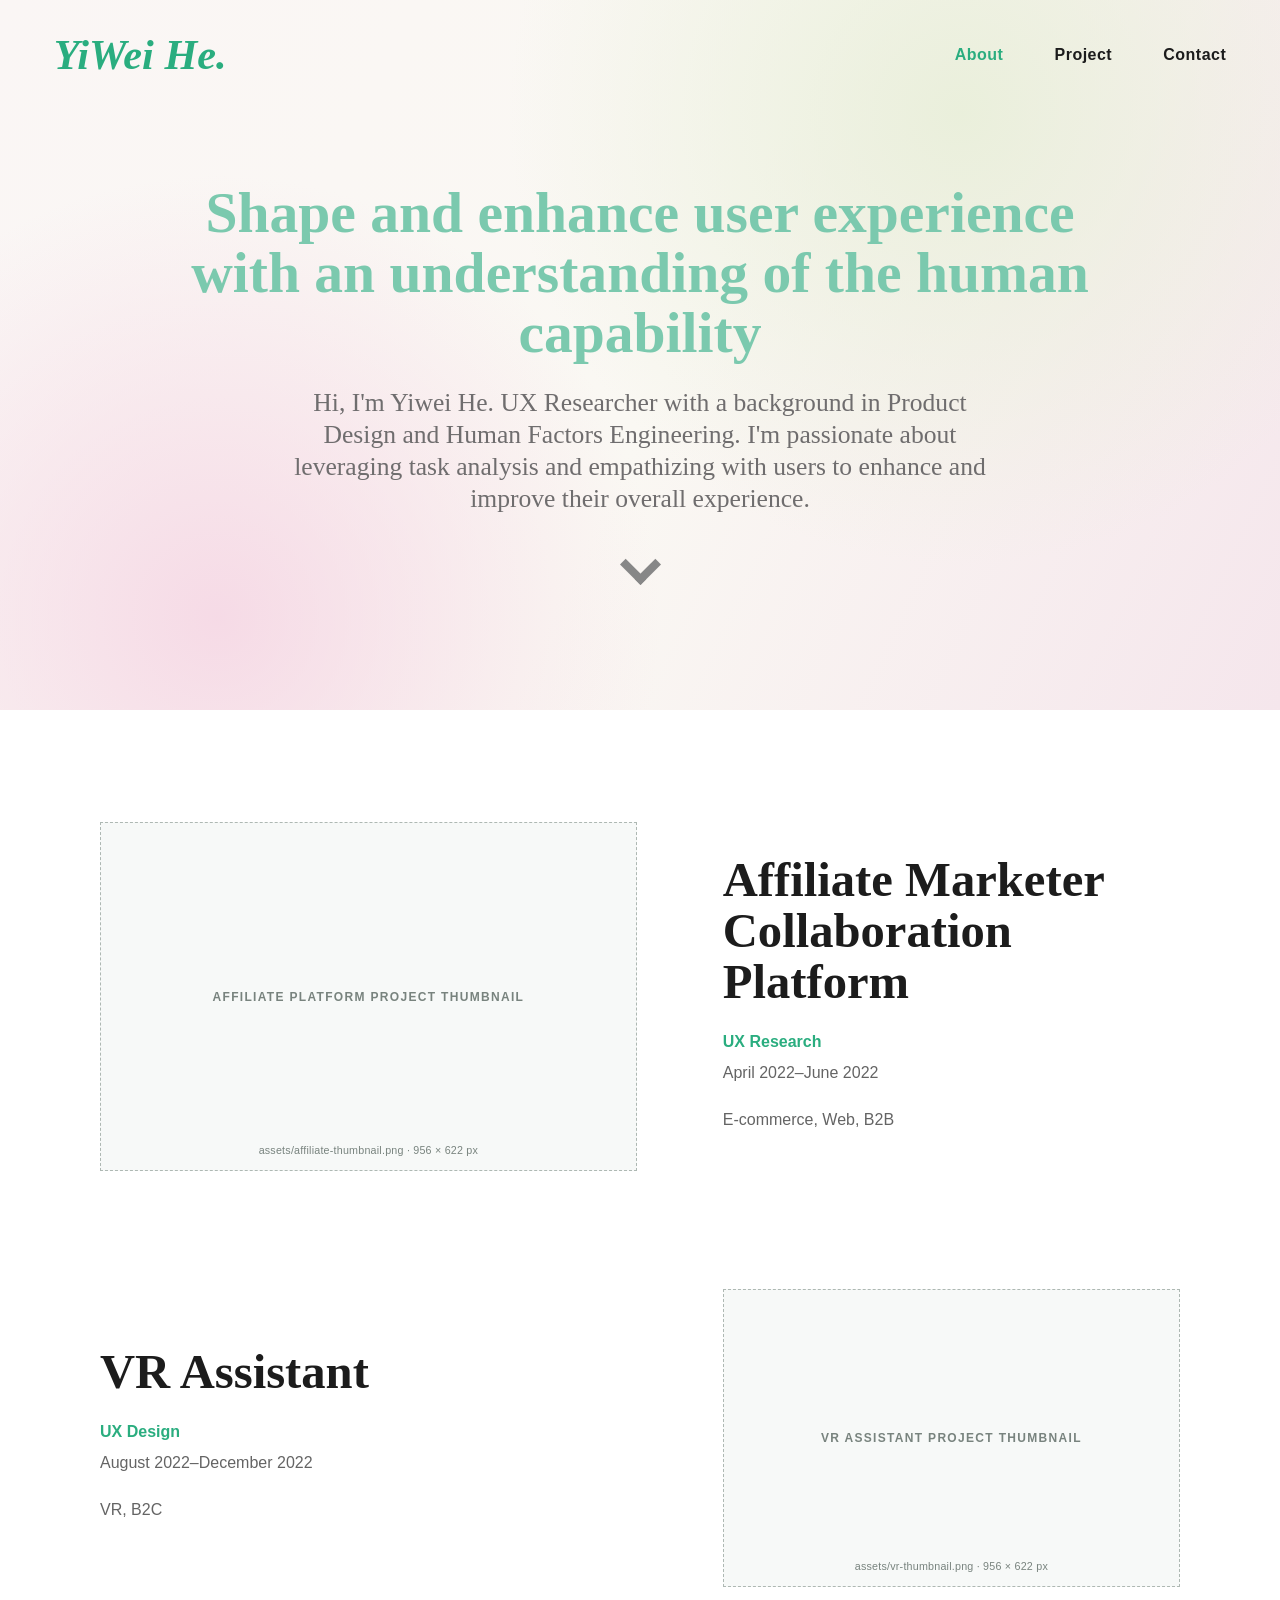
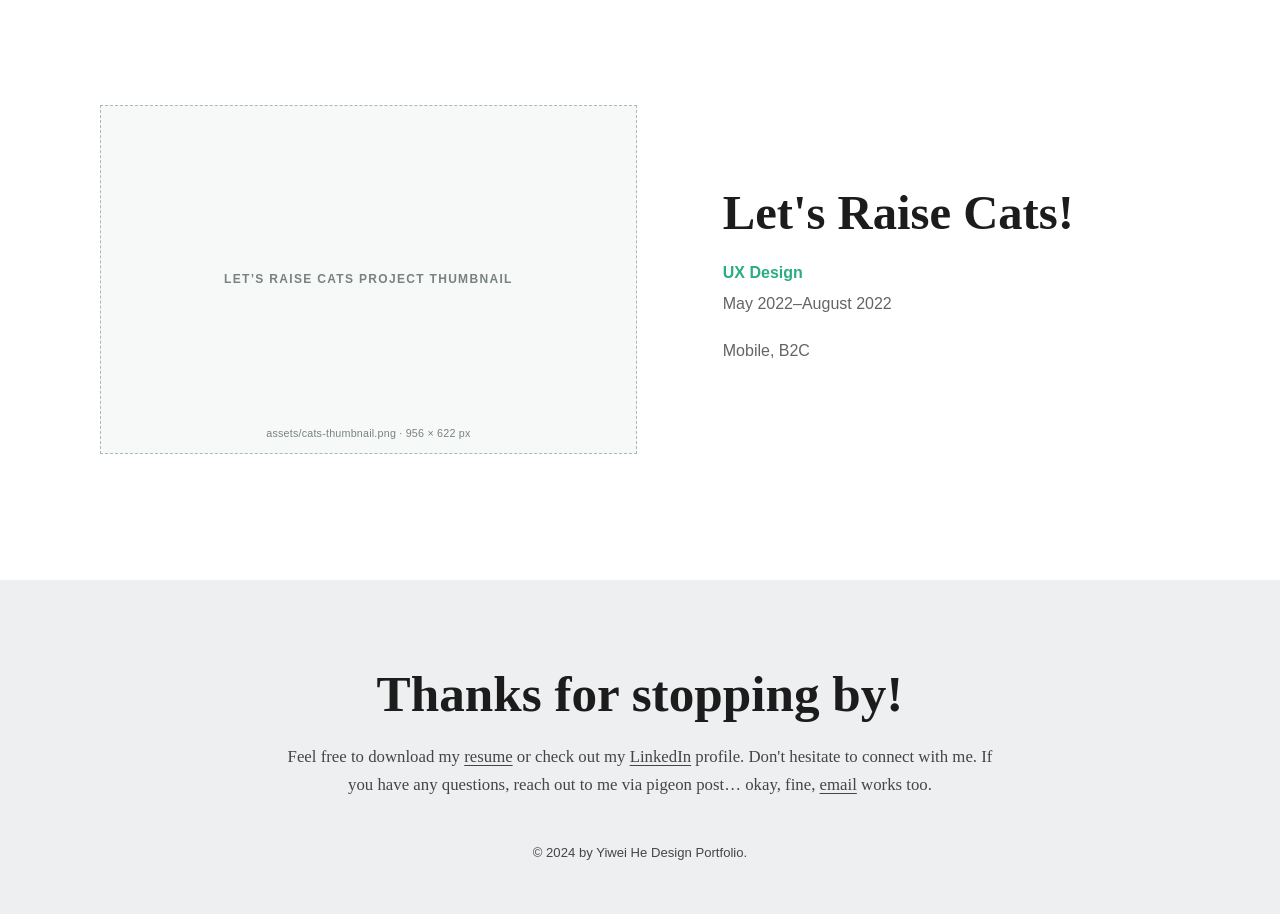
==== index.html @ e065b4e7 "second commit" ====
<!doctype html>
<html lang="en">
<head>
  <meta charset="utf-8">
  <meta name="viewport" content="width=device-width, initial-scale=1">
  <meta name="description" content="UX research and product design portfolio of Yiwei He.">
  <title>Yiwei He | UX Researcher</title>
  <link rel="stylesheet" href="styles.css">
</head>
<body data-root="">
  <a class="skip-link" href="#main">Skip to main content</a>
  <div data-site-header></div>
  <main id="main">
    <section class="hero" id="about">
      <div class="hero__content reveal">
        <h1>Shape and enhance user experience with an understanding of the human capability</h1>
        <p>Hi, I&apos;m Yiwei He. UX Researcher with a background in Product Design and Human Factors Engineering. I&apos;m passionate about leveraging task analysis and empathizing with users to enhance and improve their overall experience.</p>
        <a class="scroll-cue" href="#projects" aria-label="Scroll to projects"><span></span></a>
      </div>
    </section>

    <section class="projects" id="projects" aria-label="Selected projects">
      <div class="page-width">
        <article class="project-card reveal">
          <a class="asset-slot asset-slot--card" data-src="assets/affiliate-thumbnail.png" data-width="956" data-height="622" data-label="Affiliate platform project thumbnail" href="affiliateplatform/"></a>
          <div class="project-card__copy">
            <a href="affiliateplatform/"><h2>Affiliate Marketer Collaboration Platform</h2></a>
            <p class="eyebrow">UX Research</p>
            <p>April 2022–June 2022</p>
            <p class="project-card__tags">E-commerce, Web, B2B</p>
          </div>
        </article>
        <article class="project-card project-card--reverse reveal">
          <a class="asset-slot asset-slot--card" data-src="assets/vr-thumbnail.png" data-width="956" data-height="622" data-label="VR Assistant project thumbnail" href="vr/index.html" aria-label="View the VR Assistant case study"></a>
          <div class="project-card__copy">
            <a href="vr/index.html" aria-label="View the VR Assistant case study"><h2>VR Assistant</h2></a>
            <p class="eyebrow">UX Design</p>
            <p>August 2022–December 2022</p>
            <p class="project-card__tags">VR, B2C</p>
          </div>
        </article>
        <article class="project-card reveal">
          <a class="asset-slot asset-slot--card" data-src="assets/cats-thumbnail.png" data-width="956" data-height="622" data-label="Let’s Raise Cats project thumbnail" href="howtoraisecats/index.html" aria-label="View the Let’s Raise Cats case study"></a>
          <div class="project-card__copy">
            <a href="howtoraisecats/index.html" aria-label="View the Let’s Raise Cats case study"><h2>Let&apos;s Raise Cats!</h2></a>
            <p class="eyebrow">UX Design</p>
            <p>May 2022–August 2022</p>
            <p class="project-card__tags">Mobile, B2C</p>
          </div>
        </article>
      </div>
    </section>
  </main>
  <div data-site-footer></div>
  <script src="script.js"></script>
</body>
</html>
---- styles.css ----
:root {
  --mint: #7bc9ae;
  --mint-deep: #2aad7f;
  --ink: #1c1c1c;
  --gray: #6f6d6e;
  --cream: #fbf7f4;
  --line: #d9dedb;
  --page: 1080px;
}

* { box-sizing: border-box; }
html { scroll-behavior: smooth; }
body { margin: 0; color: var(--ink); background: #fff; font-family: Arial, Helvetica, sans-serif; }
a { color: inherit; text-decoration: none; }
img { display: block; max-width: 100%; }
.page-width { width: min(var(--page), calc(100% - 48px)); margin-inline: auto; }
.skip-link { position: fixed; z-index: 100; left: 16px; top: 12px; padding: 10px 14px; background: #fff; transform: translateY(-180%); }
.skip-link:focus { transform: none; }

.site-header { position: absolute; z-index: 10; inset: 0 0 auto; display: flex; align-items: center; justify-content: space-between; padding: 34px clamp(28px, 4.2vw, 58px); }
.brand { color: var(--mint-deep); font: italic 700 clamp(2.15rem, 3.3vw, 3.25rem)/1 Georgia, "Times New Roman", serif; }
.site-nav { display: flex; gap: clamp(24px, 4vw, 54px); font-weight: 700; letter-spacing: .03em; }
.site-nav a { padding-block: 10px; }
.site-nav a:hover, .site-nav a:focus-visible, .site-nav a[aria-current="page"] { color: var(--mint-deep); }

.hero { min-height: 710px; display: grid; place-items: center; padding: 150px 24px 72px; background: radial-gradient(circle at 17% 87%, rgba(245, 212, 227, .82), transparent 36%), radial-gradient(circle at 75% 16%, rgba(233, 239, 218, .94), transparent 40%), linear-gradient(115deg, #faf6f5, #faf8f3 52%, #f5e6ec); }
.hero__content { width: min(920px, 100%); text-align: center; }
.hero h1 { margin: 0 auto 24px; color: var(--mint); font: 700 clamp(2.55rem, 4.5vw, 4.2rem)/1.04 Georgia, "Times New Roman", serif; }
.hero p { width: min(700px, 100%); margin: 0 auto; color: var(--gray); font: 400 clamp(1.18rem, 2vw, 1.62rem)/1.25 Georgia, "Times New Roman", serif; }
.scroll-cue { display: inline-grid; place-items: center; width: 66px; height: 66px; margin-top: 24px; }
.scroll-cue span { width: 29px; height: 29px; border-right: 8px solid #878787; border-bottom: 8px solid #878787; transform: rotate(45deg) translate(-5px, -5px); }

.projects { padding: 112px 0 126px; }
.project-card { display: grid; grid-template-columns: 1.08fr .92fr; gap: clamp(44px, 7vw, 86px); align-items: center; }
.project-card + .project-card { margin-top: 118px; }
.project-card--reverse .asset-slot { order: 2; }
.project-card--reverse .project-card__copy { order: 1; }
.asset-slot { position: relative; display: grid; place-items: center; overflow: hidden; border: 1px dashed #aeb8b3; background: #f7f9f8; color: #78837e; text-align: center; }
.asset-slot::before { content: attr(data-label); max-width: 80%; font-size: .75rem; font-weight: 700; letter-spacing: .11em; text-transform: uppercase; }
.asset-slot::after { content: attr(data-src) " · " attr(data-width) " × " attr(data-height) " px"; position: absolute; inset: auto 16px 14px; font-size: .67rem; letter-spacing: .02em; text-transform: none; }
.asset-slot.is-loaded { border: 0; background: transparent; }
.asset-slot.is-loaded::before, .asset-slot.is-loaded::after { display: none; }
.asset-slot img { width: 100%; height: 100%; object-fit: cover; }
.asset-slot--card { aspect-ratio: 956 / 622; }
.project-card__copy h2 { margin: 0 0 22px; font: 700 clamp(2.1rem, 3.8vw, 3.55rem)/1.05 Georgia, "Times New Roman", serif; }
.project-card__copy p { margin: 7px 0; color: #646464; line-height: 1.5; }
.eyebrow { color: var(--mint-deep) !important; font-weight: 700; }
.project-card__tags { margin-top: 23px !important; }

.site-footer { padding: 88px 24px 52px; background: #eeeff0; text-align: center; }
.site-footer h2 { margin: 0 0 24px; font: 700 clamp(2rem, 4vw, 3.4rem)/1 Georgia, "Times New Roman", serif; }
.site-footer p { width: min(720px, 100%); margin: 0 auto; color: #454545; font: 1.05rem/1.65 Georgia, "Times New Roman", serif; }
.site-footer a { text-decoration: underline; text-underline-offset: 3px; }
.copyright { margin-top: 45px !important; font: .82rem/1.4 Arial, sans-serif !important; }

/* Case-study pages */
.case-page { background: #fff; }
.case-page .site-header { position: relative; }
.case-main { padding-bottom: 112px; }
.case-shell { width: min(980px, calc(100% - 48px)); margin-inline: auto; }
.back-link { display: inline-flex; align-items: center; gap: 7px; margin: 24px 0 42px; color: #515151; font-weight: 700; }
.back-link:hover, .back-link:focus-visible { color: var(--mint-deep); }
.case-hero { margin-bottom: 78px; }
.case-hero .asset-slot { width: 100%; }
.case-hero__title { padding: 54px 24px 0; text-align: center; }
.case-hero__title h1 { margin: 0 0 16px; font: 700 clamp(2.7rem, 5vw, 4.8rem)/1 Georgia, "Times New Roman", serif; }
.case-hero__title p { margin: 0 auto; max-width: 760px; color: var(--gray); font: clamp(1.15rem, 2vw, 1.45rem)/1.5 Georgia, "Times New Roman", serif; }
.case-section { padding: 78px 0; }
.case-section + .case-section { border-top: 1px solid #eceeed; }
.case-section h2 { margin: 0 0 26px; font: 700 clamp(2.25rem, 4vw, 3.65rem)/1.05 Georgia, "Times New Roman", serif; }
.case-section h3 { margin: 38px 0 15px; color: var(--mint-deep); font: 700 clamp(1.45rem, 2.4vw, 2.1rem)/1.15 Georgia, "Times New Roman", serif; }
.case-section h4 { margin: 28px 0 10px; font-size: 1.05rem; }
.case-section p, .case-section li { color: #4c4c4c; font-size: 1.05rem; line-height: 1.72; }
.case-section p { margin: 0 0 20px; }
.case-section ul { margin: 10px 0 25px; padding-left: 22px; }
.case-section li + li { margin-top: 9px; }
.section-intro { max-width: 790px; font: clamp(1.18rem, 2vw, 1.4rem)/1.55 Georgia, "Times New Roman", serif !important; }
.case-facts { display: grid; grid-template-columns: repeat(4, 1fr); gap: 28px; padding: 38px 0; border-block: 1px solid #e4e7e5; }
.case-facts dt { margin-bottom: 9px; color: var(--mint-deep); font-weight: 700; }
.case-facts dd { margin: 0; color: #515151; line-height: 1.55; }
.tools-list { display: grid; gap: 10px; }
.tools-list > span { display: flex; align-items: center; gap: 9px; }
.tool-icon { flex: 0 0 41px; width: 41px; height: 41px; min-height: 0; border-style: solid; border-radius: 9px; }
.tool-icon::before { max-width: none; font-size: .55rem; letter-spacing: .04em; }
.tool-icon::after { display: none; }
.tool-icon img { object-fit: contain; }
.process-grid { display: grid; grid-template-columns: repeat(4, 1fr); gap: 18px; margin-top: 34px; counter-reset: process; }
.process-step { min-height: 190px; padding: 25px 21px; background: #eef6f2; counter-increment: process; }
.process-step::before { content: "0" counter(process); display: block; margin-bottom: 26px; color: var(--mint-deep); font: 700 1.45rem/1 Georgia, serif; }
.process-step strong { font: 700 1.2rem/1.2 Georgia, serif; }
.process-step p { margin: 10px 0 0; font-size: .92rem; line-height: 1.5; }
.two-col { display: grid; grid-template-columns: 1fr 1fr; gap: 34px; align-items: start; }
.three-col { display: grid; grid-template-columns: repeat(3, 1fr); gap: 24px; align-items: start; }
.asset-row { display: grid; gap: 24px; margin: 32px 0; }
.asset-row--2 { grid-template-columns: repeat(2, 1fr); }
.asset-row--3 { grid-template-columns: repeat(3, 1fr); }
.asset-row--4 { grid-template-columns: repeat(4, 1fr); }
.asset-row--5 { grid-template-columns: repeat(5, 1fr); }
.case-asset { width: 100%; margin: 32px 0; min-height: 120px; }
.asset-row .case-asset { margin: 0; }
.case-page .asset-slot img { object-fit: contain; background: #fff; }
.figure-caption { margin-top: -20px !important; color: #777 !important; font-size: .85rem !important; text-align: center; }
.figure-caption--standalone { margin: -12px 0 24px !important; text-align: left; }
.knowledge-summary { margin-top: 34px !important; }
.evaluation-steps { display: grid; gap: 12px; margin: 28px 0 !important; padding-left: 26px !important; }
.evaluation-steps li { padding-left: 7px; }
.persona { display: grid; grid-template-columns: 260px 1fr; gap: 44px; margin-top: 35px; padding: 38px; background: #faf7f5; }
.persona .case-asset { margin: 0; }
.persona h3 { margin-top: 0; }
.quote { padding: 24px 28px; border-left: 5px solid var(--mint); background: #f6faf8; color: #4c4c4c; font: italic 1.15rem/1.55 Georgia, serif; }
.knowledge-card { padding: 30px; background: #f7f8f7; }
.iteration { margin-top: 34px; padding: 32px; background: #faf8f7; }
.takeaways { display: grid; gap: 18px; margin-top: 28px; }
.takeaway { padding: 24px 28px; border-left: 4px solid var(--mint); background: #f7faf8; }
.more-projects { display: flex; justify-content: center; padding-top: 70px; }
.button-link { display: inline-block; padding: 14px 27px; border: 1px solid #222; font-weight: 700; }
.button-link:hover, .button-link:focus-visible { color: #fff; background: #222; }
.affiliate-gallery { display: grid; gap: 20px; }
.affiliate-gallery .case-asset { margin: 0; }


.reveal { animation: rise .65s ease both; }
@keyframes rise { from { opacity: 0; transform: translateY(12px); } }
@media (prefers-reduced-motion: reduce) { html { scroll-behavior: auto; } .reveal { animation: none; } }

@media (max-width: 720px) {
  .site-header { align-items: flex-start; padding: 24px 20px; }
  .brand { font-size: 1.75rem; }
  .site-nav { gap: 15px; font-size: .78rem; }
  .hero { min-height: 680px; padding-top: 125px; }
  .hero h1 { font-size: 2.35rem; }
  .project-card { grid-template-columns: 1fr; gap: 30px; }
  .project-card + .project-card { margin-top: 78px; }
  .project-card--reverse .asset-slot, .project-card--reverse .project-card__copy { order: initial; }
  .case-shell { width: min(100% - 32px, 980px); }
  .case-facts, .process-grid { grid-template-columns: 1fr 1fr; }
  .two-col, .three-col, .persona { grid-template-columns: 1fr; }
  .asset-row--3, .asset-row--4, .asset-row--5 { grid-template-columns: repeat(2, 1fr); }
  .persona { padding: 25px; }
}

@media (max-width: 480px) {
  .case-facts, .process-grid, .asset-row--2, .asset-row--3, .asset-row--4, .asset-row--5 { grid-template-columns: 1fr; }
}
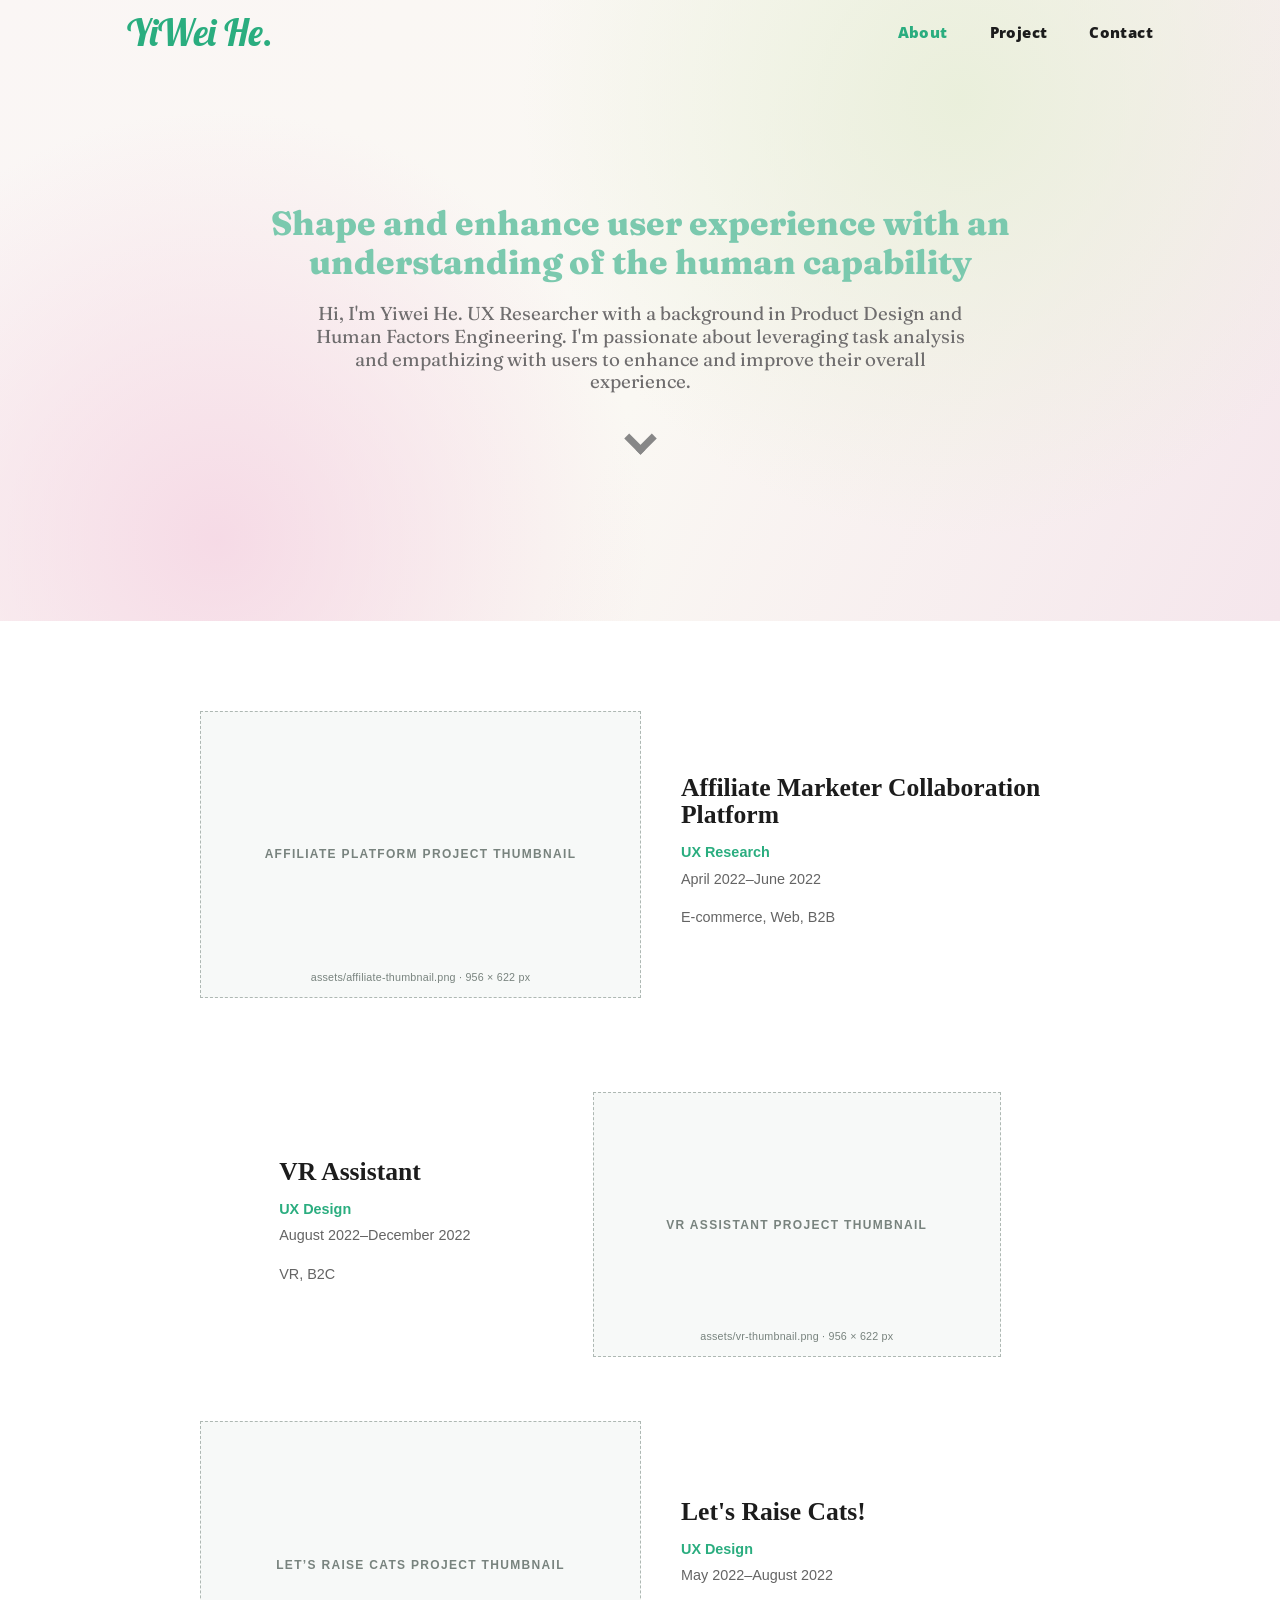
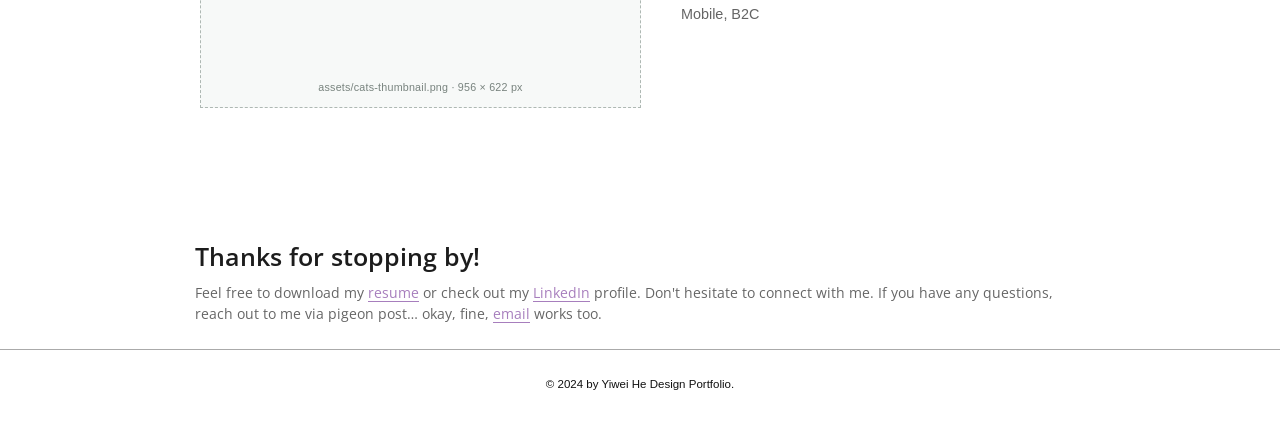
==== commit 53daa96c: "updated VR project" ====
--- a/index.html
+++ b/index.html
@@ -7,7 +7,7 @@
   <title>Yiwei He | UX Researcher</title>
   <link rel="stylesheet" href="styles.css">
 </head>
-<body data-root="">
+<body data-root="" data-page="home">
   <a class="skip-link" href="#main">Skip to main content</a>
   <div data-site-header></div>
   <main id="main">
--- a/styles.css
+++ b/styles.css
@@ -1,3 +1,10 @@
+@font-face { font-family: "Lobster"; src: url("assets/fonts/lobster-regular.woff2") format("woff2"); font-weight: 400; font-display: swap; }
+@font-face { font-family: "Fraunces"; src: url("assets/fonts/fraunces-regular.woff2") format("woff2"); font-weight: 400; font-display: swap; }
+@font-face { font-family: "Fraunces"; src: url("assets/fonts/fraunces-bold.woff2") format("woff2"); font-weight: 700; font-display: swap; }
+@font-face { font-family: "Open Sans"; src: url("assets/fonts/open-sans-regular.woff2") format("woff2"); font-weight: 400; font-display: swap; }
+@font-face { font-family: "Open Sans"; src: url("assets/fonts/open-sans-semi-bold.woff2") format("woff2"); font-weight: 600; font-display: swap; }
+@font-face { font-family: "Open Sans"; src: url("assets/fonts/open-sans-bold.woff2") format("woff2"); font-weight: 700; font-display: swap; }
+
 :root {
   --mint: #7bc9ae;
   --mint-deep: #2aad7f;
@@ -16,6 +23,7 @@
 .page-width { width: min(var(--page), calc(100% - 48px)); margin-inline: auto; }
 .skip-link { position: fixed; z-index: 100; left: 16px; top: 12px; padding: 10px 14px; background: #fff; transform: translateY(-180%); }
 .skip-link:focus { transform: none; }
+.sr-only { position: absolute; width: 1px; height: 1px; padding: 0; margin: -1px; overflow: hidden; clip: rect(0, 0, 0, 0); white-space: nowrap; border: 0; }
 
 .site-header { position: absolute; z-index: 10; inset: 0 0 auto; display: flex; align-items: center; justify-content: space-between; padding: 34px clamp(28px, 4.2vw, 58px); }
 .brand { color: var(--mint-deep); font: italic 700 clamp(2.15rem, 3.3vw, 3.25rem)/1 Georgia, "Times New Roman", serif; }
@@ -29,6 +37,17 @@
 .hero p { width: min(700px, 100%); margin: 0 auto; color: var(--gray); font: 400 clamp(1.18rem, 2vw, 1.62rem)/1.25 Georgia, "Times New Roman", serif; }
 .scroll-cue { display: inline-grid; place-items: center; width: 66px; height: 66px; margin-top: 24px; }
 .scroll-cue span { width: 29px; height: 29px; border-right: 8px solid #878787; border-bottom: 8px solid #878787; transform: rotate(45deg) translate(-5px, -5px); }
+
+body[data-page="home"] .site-header { left: 50%; right: auto; width: min(1026px, calc(100% - 48px)); min-height: 66px; padding: 0; transform: translateX(-50%); }
+body[data-page="home"] .brand { font: 400 2.34rem/1 "Lobster", cursive; }
+body[data-page="home"] .site-nav { gap: 42px; font: 700 .96rem/1 "Open Sans", Arial, sans-serif; letter-spacing: .025em; }
+body[data-page="home"] .site-nav a { padding-block: 18px; }
+body[data-page="home"] .hero { min-height: 621px; padding: 99px 24px 43px; }
+body[data-page="home"] .hero__content { width: min(860px, 100%); }
+body[data-page="home"] .hero h1 { width: min(807px, 100%); margin-bottom: 20px; font: 700 clamp(2.1rem, 2.34vw, 2.64rem)/1.18 "Fraunces", Georgia, serif; }
+body[data-page="home"] .hero p { width: min(662px, 100%); font: 400 clamp(1.17rem, 1.35vw, 1.38rem)/1.22 "Fraunces", Georgia, serif; }
+body[data-page="home"] .scroll-cue { width: 56px; height: 56px; margin-top: 23px; }
+body[data-page="home"] .scroll-cue span { width: 23px; height: 23px; border-width: 7px; }
 
 .projects { padding: 112px 0 126px; }
 .project-card { display: grid; grid-template-columns: 1.08fr .92fr; gap: clamp(44px, 7vw, 86px); align-items: center; }
@@ -43,6 +62,15 @@
 .asset-slot img { width: 100%; height: 100%; object-fit: cover; }
 .asset-slot--card { aspect-ratio: 956 / 622; }
 .project-card__copy h2 { margin: 0 0 22px; font: 700 clamp(2.1rem, 3.8vw, 3.55rem)/1.05 Georgia, "Times New Roman", serif; }
+body[data-page="home"] .projects { padding: 90px 0 100px; }
+body[data-page="home"] .projects .page-width { width: min(880px, calc(100% - 48px)); }
+body[data-page="home"] .project-card { grid-template-columns: 1.05fr .95fr; gap: clamp(22px, 3.2vw, 40px); }
+body[data-page="home"] .project-card + .project-card { margin-top: 94px; }
+body[data-page="home"] .project-card--reverse + .project-card { margin-top: 64px; }
+body[data-page="home"] .project-card__copy h2 { margin-bottom: 13px; font-size: clamp(1.3rem, 2vw, 1.85rem); }
+body[data-page="home"] .project-card__copy p { margin: 5px 0; font-size: .9rem; }
+body[data-page="home"] .project-card__tags { margin-top: 17px !important; }
+body[data-page="home"] .project-card--reverse { width: 82%; margin-left: auto; margin-right: auto; grid-template-columns: .85fr 1.15fr; gap: 12px; }
 .project-card__copy p { margin: 7px 0; color: #646464; line-height: 1.5; }
 .eyebrow { color: var(--mint-deep) !important; font-weight: 700; }
 .project-card__tags { margin-top: 23px !important; }
@@ -60,14 +88,223 @@
 .case-shell { width: min(980px, calc(100% - 48px)); margin-inline: auto; }
 .back-link { display: inline-flex; align-items: center; gap: 7px; margin: 24px 0 42px; color: #515151; font-weight: 700; }
 .back-link:hover, .back-link:focus-visible { color: var(--mint-deep); }
-.case-hero { margin-bottom: 78px; }
+.case-hero { position: relative; margin-bottom: 78px; }
 .case-hero .asset-slot { width: 100%; }
 .case-hero__title { padding: 54px 24px 0; text-align: center; }
 .case-hero__title h1 { margin: 0 0 16px; font: 700 clamp(2.7rem, 5vw, 4.8rem)/1 Georgia, "Times New Roman", serif; }
 .case-hero__title p { margin: 0 auto; max-width: 760px; color: var(--gray); font: clamp(1.15rem, 2vw, 1.45rem)/1.5 Georgia, "Times New Roman", serif; }
+
+/* Let’s Raise Cats — the imported artwork is a complete project banner. */
+[data-page="cats"] .cats-hero {
+  width: min(100%, 1120px);
+  margin: 8px auto 56px;
+  padding-bottom: 20px;
+}
+[data-page="cats"] .cats-hero::after {
+  content: "";
+  position: absolute;
+  bottom: 0;
+  left: 50%;
+  width: 100vw;
+  border-bottom: 1px solid #b8b8b8;
+  transform: translateX(-50%);
+}
+[data-page="cats"] .cats-hero__banner,
+[data-page="cats"] .cats-hero__banner img {
+  display: block;
+  width: 100%;
+}
+[data-page="cats"] .cats-hero__banner {
+  aspect-ratio: auto !important;
+  overflow: visible;
+}
+[data-page="cats"] .cats-hero__banner img {
+  height: auto;
+  object-fit: contain;
+}
+[data-page="cats"] .cats-overview { padding-top: 4px; }
+[data-page="cats"] .cats-contributions { margin-bottom: 62px; }
+[data-page="cats"] .cats-contributions h2 {
+  margin: 0 0 26px;
+  color: #111;
+  text-align: center;
+  font: 700 1rem/1.2 Arial, Helvetica, sans-serif;
+}
+[data-page="cats"] .cats-contributions__list {
+  display: grid;
+  grid-template-columns: repeat(6, 1fr);
+  gap: clamp(14px, 3.5vw, 58px);
+}
+[data-page="cats"] .cats-contributions__list span {
+  display: grid;
+  min-height: 55px;
+  padding: 8px;
+  place-items: center;
+  background: #74b893;
+  color: #fff;
+  text-align: center;
+  white-space: nowrap;
+  font: 700 .86rem/1.2 Arial, Helvetica, sans-serif;
+}
+[data-page="cats"] .cats-contributions__list span:nth-child(2) { background: #a38abd; }
+[data-page="cats"] .cats-contributions__list span:nth-child(3) { background: #626b8b; }
+[data-page="cats"] .cats-contributions__list span:nth-child(4) { background: #98bc8e; }
+[data-page="cats"] .cats-contributions__list span:nth-child(5) { background: #8e8e8d; }
+[data-page="cats"] .cats-contributions__list span:nth-child(6) { background: #128b94; }
+[data-page="cats"] .cats-overview > h2 {
+  margin: 0 0 14px;
+  padding-bottom: 3px;
+  border-bottom: 1px solid #222;
+  color: #7cbda5;
+  font: italic 700 2rem/1.15 Arial, Helvetica, sans-serif;
+}
+[data-page="cats"] .cats-overview > p { color: #111; font: .9rem/1.55 Arial, Helvetica, sans-serif; }
+[data-page="cats"] .cats-overview > p + p { margin-top: 24px; }
+[data-page="cats"] .cats-overview > h3 { margin: 62px 0 34px; font: 700 1.9rem/1.2 Arial, Helvetica, sans-serif; }
+[data-page="cats"] .cats-process { display: grid; grid-template-columns: repeat(5, 1fr); gap: 34px; text-align: center; }
+[data-page="cats"] .cats-process > div { display: flex; flex-direction: column; align-items: center; }
+[data-page="cats"] .cats-process__icon { height: 55px; color: #2fb084; font: 400 3.3rem/1 Arial, Helvetica, sans-serif; }
+[data-page="cats"] .cats-process__icon svg {
+  width: 52px;
+  height: 52px;
+  fill: none;
+  stroke: currentColor;
+  stroke-width: 1.8;
+  stroke-linecap: round;
+  stroke-linejoin: round;
+}
+[data-page="cats"] .cats-process strong { margin-top: 4px; color: #2fb084; font: 700 1.05rem/1.2 Arial, Helvetica, sans-serif; }
+[data-page="cats"] .cats-process p { margin: 7px 0 0; color: #111; font: .82rem/1.45 Arial, Helvetica, sans-serif; }
+[data-page="cats"] .cats-data-section > h2 {
+  margin-bottom: 12px;
+  padding-bottom: 3px;
+  border-bottom: 1px solid #222;
+  color: #7cbda5;
+  font: italic 700 2rem/1.15 Arial, Helvetica, sans-serif;
+}
+[data-page="cats"] .cats-data-section > h2 + p {
+  margin: 0;
+  color: #111;
+  font: .88rem/1.55 Arial, Helvetica, sans-serif;
+}
+[data-page="cats"] .cats-data-section > h3 {
+  margin: 36px 0 24px;
+  font: 700 1.9rem/1.2 Arial, Helvetica, sans-serif;
+}
+[data-page="cats"] .cats-persona {
+  display: grid;
+  grid-template-columns: 222px 1fr;
+  gap: 6px;
+  align-items: start;
+  margin: 0 0 56px;
+  padding: 0;
+  background: transparent;
+}
+[data-page="cats"] .cats-persona > .case-asset { width: 100%; margin: 0; }
+[data-page="cats"] .cats-persona__content {
+  display: grid;
+  grid-template-columns: 1fr 1fr;
+  gap: 24px 54px;
+  padding: 0 0 0 2px;
+}
+[data-page="cats"] .cats-persona__summary,
+[data-page="cats"] .cats-persona .quote { grid-column: 1 / -1; }
+[data-page="cats"] .cats-persona h4 {
+  margin: 1px 0 5px;
+  color: #080808;
+  font: 700 .88rem/1.2 Arial, Helvetica, sans-serif;
+  letter-spacing: .2em;
+  text-transform: uppercase;
+}
+[data-page="cats"] .cats-persona p,
+[data-page="cats"] .cats-persona li { color: #111; font: .78rem/1.42 Arial, Helvetica, sans-serif; }
+[data-page="cats"] .cats-persona p { margin: 0; }
+[data-page="cats"] .cats-persona ul { margin: 0; padding-left: 20px; }
+[data-page="cats"] .cats-persona .quote {
+  margin: 0;
+  padding: 0;
+  border: 0;
+  background: transparent;
+  color: #111;
+  font: italic 700 .7rem/1.45 Georgia, "Times New Roman", serif;
+}
+[data-page="cats"] .cats-sme-section > h2 { margin-bottom: 10px; font: 700 1.9rem/1.2 Arial, Helvetica, sans-serif; }
+[data-page="cats"] .cats-sme-section > h2 + p { max-width: 850px; margin: 0; color: #111; font: .88rem/1.5 Arial, Helvetica, sans-serif; }
+[data-page="cats"] .cats-sme-list { display: grid; gap: 54px; margin-top: 50px; }
+[data-page="cats"] .cats-sme { display: grid; grid-template-columns: 290px 1fr; gap: 30px; align-items: center; }
+[data-page="cats"] .cats-sme .case-asset { width: 100%; margin: 0; }
+[data-page="cats"] .cats-sme dl { display: grid; gap: 22px; margin: 0; }
+[data-page="cats"] .cats-sme dl > div { display: grid; grid-template-columns: max-content 1fr; gap: 14px; align-items: baseline; }
+[data-page="cats"] .cats-sme dt {
+  color: #080808;
+  font: 700 1.04rem/1.2 Arial, Helvetica, sans-serif;
+  letter-spacing: .22em;
+}
+[data-page="cats"] .cats-sme dd { margin: 0; color: #111; font: 600 .78rem/1.4 Arial, Helvetica, sans-serif; }
+[data-page="cats"] .cats-competitor-section > h2 { margin-bottom: 46px; font: 700 1.9rem/1.2 Arial, Helvetica, sans-serif; }
+[data-page="cats"] .cats-competitor-list { display: grid; gap: 72px; }
+[data-page="cats"] .cats-competitor {
+  display: grid;
+  grid-template-columns: 1.3fr .9fr;
+  gap: 56px;
+  align-items: center;
+}
+[data-page="cats"] .cats-competitor .case-asset { width: 100%; margin: 0; }
+[data-page="cats"] .cats-competitor__copy h3 {
+  margin: 0 0 10px;
+  color: #45ad82;
+  font: italic 700 1.25rem/1.2 Georgia, "Times New Roman", serif;
+  letter-spacing: .12em;
+}
+[data-page="cats"] .cats-competitor__copy h4 {
+  margin: 10px 0 4px;
+  color: #090909;
+  font: 700 .84rem/1.2 Arial, Helvetica, sans-serif;
+  letter-spacing: .22em;
+}
+[data-page="cats"] .cats-competitor__copy ul { margin: 0; padding: 0; list-style: none; }
+[data-page="cats"] .cats-competitor__copy li {
+  position: relative;
+  margin: 0 0 5px;
+  padding-left: 20px;
+  color: #111;
+  font: .75rem/1.35 Arial, Helvetica, sans-serif;
+}
+[data-page="cats"] .cats-competitor__copy li::before {
+  content: "➤";
+  position: absolute;
+  left: 0;
+  top: -.05em;
+  font-size: .85rem;
+}
+
+@media (max-width: 720px) {
+  [data-page="cats"] .cats-contributions__list { grid-template-columns: repeat(2, 1fr); gap: 12px; }
+  [data-page="cats"] .cats-contributions__list span { white-space: normal; }
+  [data-page="cats"] .cats-process { grid-template-columns: repeat(2, 1fr); row-gap: 38px; }
+  [data-page="cats"] .cats-persona { grid-template-columns: 180px 1fr; }
+  [data-page="cats"] .cats-persona__content { grid-template-columns: 1fr; gap: 18px; }
+  [data-page="cats"] .cats-persona__summary,
+  [data-page="cats"] .cats-persona .quote { grid-column: auto; }
+  [data-page="cats"] .cats-sme { grid-template-columns: 230px 1fr; gap: 24px; }
+  [data-page="cats"] .cats-sme dl { gap: 15px; }
+  [data-page="cats"] .cats-sme dl > div { grid-template-columns: 1fr; gap: 3px; }
+  [data-page="cats"] .cats-competitor { grid-template-columns: 1.15fr .85fr; gap: 30px; }
+}
+
+@media (max-width: 480px) {
+  [data-page="cats"] .cats-process { grid-template-columns: 1fr; }
+  [data-page="cats"] .cats-persona { grid-template-columns: 1fr; gap: 18px; }
+  [data-page="cats"] .cats-persona > .case-asset { width: min(240px, 100%); }
+  [data-page="cats"] .cats-sme { grid-template-columns: 1fr; }
+  [data-page="cats"] .cats-sme .case-asset { width: min(300px, 100%); }
+  [data-page="cats"] .cats-competitor { grid-template-columns: 1fr; }
+  [data-page="cats"] .cats-competitor .case-asset { grid-row: 1; }
+}
+.vr-hero__tagline { position: absolute; z-index: 2; left: 3%; top: 50.5%; margin: 0; color: #fff; font: 700 clamp(.9rem, 1.8vw, 1.35rem)/1.2 Arial, Helvetica, sans-serif; }
 .case-section { padding: 78px 0; }
 .case-section + .case-section { border-top: 1px solid #eceeed; }
-.case-section h2 { margin: 0 0 26px; font: 700 clamp(2.25rem, 4vw, 3.65rem)/1.05 Georgia, "Times New Roman", serif; }
+.case-section h2 { margin: 0 0 26px; font: 700 clamp(1.8rem, 3vw, 2.15rem)/1.1 Arial, Helvetica, sans-serif; }
 .case-section h3 { margin: 38px 0 15px; color: var(--mint-deep); font: 700 clamp(1.45rem, 2.4vw, 2.1rem)/1.15 Georgia, "Times New Roman", serif; }
 .case-section h4 { margin: 28px 0 10px; font-size: 1.05rem; }
 .case-section p, .case-section li { color: #4c4c4c; font-size: 1.05rem; line-height: 1.72; }
@@ -75,9 +312,37 @@
 .case-section ul { margin: 10px 0 25px; padding-left: 22px; }
 .case-section li + li { margin-top: 9px; }
 .section-intro { max-width: 790px; font: clamp(1.18rem, 2vw, 1.4rem)/1.55 Georgia, "Times New Roman", serif !important; }
+.interview-intro { max-width: 100%; font: 1.05rem/1.72 Arial, Helvetica, sans-serif !important; }
+.interview-section h2 { margin-bottom: 36px; }
+.interview-section .interview-intro { margin-bottom: 10px; letter-spacing: .045em; }
+.asset-row.interview-gallery { grid-template-columns: 260fr 384fr 258fr; gap: 56px; margin: 14px 0 0; align-items: center; }
+.data-elicitation-section h2 { margin-bottom: 14px; }
+.data-elicitation-intro { max-width: 900px; margin-bottom: 14px !important; letter-spacing: .035em; }
+.asset-row.data-diagrams { grid-template-columns: 513fr 450fr; gap: 110px; margin: 10px 0 42px; align-items: start; }
+.data-diagrams .case-asset { margin: 0; }
+.data-diagrams .figure-caption { margin: 7px 0 6px !important; color: #222 !important; font: .88rem/1.35 Georgia, "Times New Roman", serif !important; }
+.data-diagrams .diagram-note { margin: 0 !important; color: #222; text-align: center; font: .88rem/1.35 Georgia, "Times New Roman", serif; }
+.data-elicitation-section > h3 { margin: 58px 0 18px; color: #080808; font: italic 400 clamp(1.55rem, 2.6vw, 1.9rem)/1.2 Arial, Helvetica, sans-serif; }
+.data-elicitation-section > ul { margin: 0; padding-left: 30px; }
+.data-elicitation-section > ul li { color: #111; font: 1.02rem/1.65 Arial, Helvetica, sans-serif; letter-spacing: .045em; }
+.data-elicitation-section > ul li + li { margin-top: 14px; }
+.data-elicitation-section > h3 + p { max-width: 100%; margin: 0; color: #111; font: 1.02rem/2.65 Arial, Helvetica, sans-serif; letter-spacing: .045em; }
+body[data-page="vr"] .case-section h2,
+body[data-page="vr"] .case-section h3 { font-weight: 600; }
 .case-facts { display: grid; grid-template-columns: repeat(4, 1fr); gap: 28px; padding: 38px 0; border-block: 1px solid #e4e7e5; }
 .case-facts dt { margin-bottom: 9px; color: var(--mint-deep); font-weight: 700; }
 .case-facts dd { margin: 0; color: #515151; line-height: 1.55; }
+.vr-overview { padding: 5px 0 72px; }
+.vr-facts { grid-template-columns: 1.7fr 1.15fr 1.15fr .95fr; gap: 42px; align-items: start; padding: 0; border: 0; }
+.vr-facts dt { margin-bottom: 32px; color: #050505; text-align: center; font: 700 1.25rem/1.2 Arial, Helvetica, sans-serif; }
+.vr-facts dd { color: #65536f; font-size: .98rem; line-height: 2.7; letter-spacing: .055em; }
+.vr-facts > div:nth-child(3) dd { text-align: center; }
+.role-list { display: grid; gap: 8px; }
+.role-list > span { display: grid; grid-template-columns: 38px 1fr; gap: 15px; align-items: center; white-space: nowrap; }
+.role-list svg { width: 34px; height: 34px; fill: none; stroke: #4169e1; stroke-width: 2; stroke-linecap: round; stroke-linejoin: round; }
+.vr-tools-list { display: flex; justify-content: center; gap: 25px; }
+.vr-tools-list > span { flex-direction: column; gap: 5px; line-height: 1.4; text-align: center; }
+.vr-tools-list .tool-icon { width: 41px; }
 .tools-list { display: grid; gap: 10px; }
 .tools-list > span { display: flex; align-items: center; gap: 9px; }
 .tool-icon { flex: 0 0 41px; width: 41px; height: 41px; min-height: 0; border-style: solid; border-radius: 9px; }
@@ -107,6 +372,101 @@
 .persona { display: grid; grid-template-columns: 260px 1fr; gap: 44px; margin-top: 35px; padding: 38px; background: #faf7f5; }
 .persona .case-asset { margin: 0; }
 .persona h3 { margin-top: 0; }
+.persona-top { display: grid; grid-template-columns: 235px 1fr; gap: 38px; align-items: center; margin-top: 32px; }
+.persona-top .case-asset { margin: 0; border: 0; background: transparent; }
+.persona-card { padding: 15px 12px 18px; border: 4px solid #79b99c; border-radius: 10px; background: linear-gradient(145deg, #fff, #f2f2f2); box-shadow: 0 2px 5px rgba(0, 0, 0, .24); color: #65536f; }
+.persona-card h3 { margin: 0 0 10px; color: #65536f; font: italic 600 1.25rem/1.2 Arial, Helvetica, sans-serif; }
+.persona-card p, .persona-card li { margin: 0; color: #65536f; font: .92rem/1.45 Arial, Helvetica, sans-serif; letter-spacing: .045em; }
+.persona-background { padding: 15px 12px 18px; }
+.persona-cards { display: grid; grid-template-columns: .9fr 1fr 1fr 1fr; gap: 40px; margin-top: 68px; }
+.persona-cards .persona-card { min-height: 205px; }
+.persona-cards ul { margin: 14px 0 0; padding-left: 22px; }
+.persona-cards li + li { margin-top: 4px; }
+.persona-details { text-align: left; }
+.persona-details h3 { text-align: center; }
+.persona-details p + p { margin-top: 20px; }
+.notification-composition { margin: 48px 0 0; }
+.notification-canvas { position: relative; min-height: 500px; }
+.notification-canvas > .case-asset { width: 60%; margin: 0 auto; }
+.notification-note { position: absolute; z-index: 2; color: #9581c4; font-family: Arial, Helvetica, sans-serif; }
+.notification-note h3 { margin: 0 0 18px; color: #9581c4; font: 700 1.5rem/1.15 "Comic Sans MS", "Comic Sans", cursive; }
+.notification-note ul { margin: 0; padding-left: 43px; }
+.notification-note li { color: #8a83e8; font: .96rem/1.55 Arial, Helvetica, sans-serif; }
+.notification-note li + li { margin-top: 7px; }
+.notification-note--headsup { left: 0; top: 10%; width: 34%; }
+.notification-note--headsup::after { content: ""; position: absolute; left: 185px; top: 48px; width: 145px; border-top: 3px solid #9581c4; transform: rotate(22deg); transform-origin: left center; }
+.notification-note--wrist { right: 0; top: 57%; width: 31%; }
+.notification-note--wrist h3 { margin: 14px 0 0 82px; }
+.notification-note--wrist::after { content: ""; position: absolute; left: -65px; bottom: 19px; width: 145px; border-top: 3px solid #9581c4; transform: rotate(-7deg); transform-origin: right center; }
+.notification-composition figcaption { margin-top: 8px; color: #222; text-align: center; font: .88rem/1.35 Georgia, "Times New Roman", serif; }
+.storyboard-section > h2 { margin-bottom: 48px; text-align: center; font-size: clamp(1.55rem, 2.5vw, 1.9rem); font-style: italic; font-weight: 500 !important; }
+.storyboard-section > h2,
+.storyboard-section > .asset-row,
+.storyboard-section > .storyboard-copy { width: 90%; margin-left: auto !important; margin-right: auto !important; }
+.asset-row.headsup-storyboard { grid-template-columns: 242fr 221fr 242fr 184fr; gap: 10px; margin: 0 0 30px; align-items: end; }
+.headsup-storyboard .case-asset { margin: 0; }
+.storyboard-copy { max-width: 100%; margin: 0 auto !important; color: #111 !important; text-align: center; font: 400 1rem/2.65 Arial, Helvetica, sans-serif !important; letter-spacing: .045em; }
+.storyboard-section > h2:nth-of-type(2) { margin-top: 92px; transform: translateY(-32px); }
+.asset-row.wrist-storyboard { grid-template-columns: 1.15fr 1.15fr .3fr .9fr; gap: 24px; margin: 0 0 28px; align-items: start; }
+.storyboard-section > .wrist-storyboard { width: 84% !important; }
+.wrist-storyboard > .case-asset, .wrist-storyboard__choice .case-asset { margin: 0; }
+.wrist-storyboard__arrows { width: 100%; align-self: center; fill: none; stroke: #4650db; stroke-width: 3.5; stroke-linecap: round; stroke-linejoin: round; }
+.wrist-storyboard__choice { display: grid; gap: 45px; justify-items: center; transform: translateY(-60px); }
+.wrist-storyboard__choice p { width: 230px; margin: 0 !important; padding: 34px 8px; border: 4px solid #79b99c; border-radius: 10px; background: linear-gradient(145deg, #fff, #f2f2f2); box-shadow: 0 2px 5px rgba(0, 0, 0, .24); color: #111 !important; text-align: center; white-space: nowrap; font: .9rem/1.45 Arial, Helvetica, sans-serif !important; }
+.wrist-storyboard + .storyboard-copy { transform: translateY(-40px); }
+.prototype-section > h2 { margin-bottom: 50px; text-align: center; font-size: clamp(1.7rem, 2.7vw, 2rem); font-style: italic; font-weight: 500 !important; }
+.prototype-grid { display: grid; grid-template-columns: 1.2fr .88fr; gap: 72px 54px; align-items: center; }
+.prototype-grid .case-asset { width: 100%; margin: 0; }
+.prototype-landing { border: 2px solid #111 !important; border-radius: 13px; }
+.prototype-card { margin: 0 !important; padding: 23px 16px; border: 1px solid #ad83cf; border-radius: 5px; background: #fff; box-shadow: 0 2px 6px rgba(0, 0, 0, .18); color: #111 !important; font: 1rem/2.65 Arial, Helvetica, sans-serif !important; letter-spacing: .045em; }
+.prototype-camera-row { display: grid; grid-template-columns: 1.08fr .92fr; gap: 40px; align-items: center; margin-top: 72px; }
+.prototype-camera-row .case-asset { width: 100%; margin: 0; }
+.rapid-study-section > h2 { margin-bottom: 18px; font-size: clamp(1.45rem, 2.4vw, 1.8rem); }
+.rapid-study-section > p { color: #111; font-size: .92rem; letter-spacing: .025em; }
+.study-procedure { margin: 28px 0 24px !important; padding-left: 22px !important; }
+.study-procedure li { color: #111; font-size: .9rem; line-height: 1.6; letter-spacing: .025em; }
+.study-procedure > li + li { margin-top: 20px; }
+.study-procedure ul { margin: 9px 0 0; padding-left: 26px; list-style-type: circle; }
+.study-procedure ul ul { list-style-type: square; }
+.study-procedure li + li { margin-top: 7px; }
+.background-task-figure { display: flex; align-items: flex-end; gap: 12px; margin: 24px 0 0; }
+.background-task-figure .case-asset { width: 45%; margin: 0; }
+.background-task-figure figcaption { margin-bottom: 2px; color: #222; font: .72rem/1.3 Georgia, "Times New Roman", serif; }
+.findings-section { padding-top: 48px; }
+.finding-block { padding: 0; background: transparent; }
+.finding-block + .finding-block { margin-top: 88px; padding-top: 58px; border-top: 1px solid #eceeed; }
+.finding-block h3, .finding-block h4 { margin: 0 0 22px; color: #080808; font: italic 500 1.45rem/1.2 Arial, Helvetica, sans-serif; }
+.finding-block h4 { margin-top: 68px; }
+.finding-block p { color: #111; font: .9rem/2.2 Arial, Helvetica, sans-serif; letter-spacing: .03em; }
+.finding-figure { margin: 0; }
+.finding-figure .case-asset { width: 100%; margin: 0; }
+.finding-figure figcaption { margin-top: 7px; color: #222; font: .72rem/1.3 Georgia, "Times New Roman", serif; }
+.finding-figure--settings { width: 42%; margin-top: 4px; }
+.finding-row { display: grid; align-items: start; }
+.finding-row--issue { grid-template-columns: .82fr 1.18fr; gap: 42px; }
+.finding-row--solution { grid-template-columns: 1.05fr .95fr; gap: 55px; }
+.finding-row > p { margin: 0 !important; }
+.reflection-section { padding-bottom: 0; }
+body[data-page="vr"] .case-main { padding-bottom: 0; }
+.reflection-section > h2 { margin-bottom: 20px; font-size: clamp(1.45rem, 2.4vw, 1.8rem); }
+.reflection-list { margin: 0 0 70px; padding-left: 24px; }
+.reflection-list li { color: #111; font: .9rem/2.15 Arial, Helvetica, sans-serif; letter-spacing: .025em; }
+.reflection-list li + li { margin-top: 5px; }
+.reflection-section .more-projects { width: 100vw; margin-left: calc(50% - 50vw); padding: 0; background: #86c4b1; }
+.reflection-section .button-link { display: block; padding: 25px 20px; border: 0; color: #fff; text-align: center; text-decoration: underline; text-underline-offset: 2px; font-weight: 400; }
+.reflection-section .button-link:hover, .reflection-section .button-link:focus-visible { color: #fff; background: #72b49f; }
+body[data-page="vr"] .site-footer { padding: 34px max(24px, calc((100vw - 876px) / 2)) 28px; background: #fff; text-align: left; border-bottom: 1px solid #aaa; }
+body[data-page="vr"] .site-footer h2 { margin-bottom: 14px; font: 500 1.55rem/1.2 Arial, Helvetica, sans-serif; }
+body[data-page="vr"] .site-footer p { width: min(820px, 100%); margin: 0; color: #666; font: .9rem/1.55 Arial, Helvetica, sans-serif; }
+body[data-page="vr"] .site-footer a { color: #a77ebd; }
+body[data-page="vr"] .site-footer .copyright { margin-top: 24px !important; }
+body[data-page="home"] .site-footer { padding: 34px 0 0; background: #fff; text-align: left; }
+body[data-page="home"] .site-footer h2,
+body[data-page="home"] .site-footer > p:not(.copyright) { width: min(890px, calc(100% - 48px)); margin-left: auto; margin-right: auto; }
+body[data-page="home"] .site-footer h2 { margin-bottom: 10px; font: 600 1.55rem/1.2 "Open Sans", Arial, sans-serif; }
+body[data-page="home"] .site-footer > p:not(.copyright) { color: #666; font: .86rem/1.55 "Open Sans", Arial, sans-serif; }
+body[data-page="home"] .site-footer a { color: #a77ebd; }
+body[data-page="home"] .site-footer .copyright { width: 100%; margin-top: 24px !important; padding: 26px 24px 45px; border-top: 1px solid #aaa; color: #111; text-align: center; font: .72rem/1.4 Arial, sans-serif !important; }
 .quote { padding: 24px 28px; border-left: 5px solid var(--mint); background: #f6faf8; color: #4c4c4c; font: italic 1.15rem/1.55 Georgia, serif; }
 .knowledge-card { padding: 30px; background: #f7f8f7; }
 .iteration { margin-top: 34px; padding: 32px; background: #faf8f7; }
@@ -125,6 +485,12 @@
 
 @media (max-width: 720px) {
   .site-header { align-items: flex-start; padding: 24px 20px; }
+  body[data-page="home"] .site-header { width: calc(100% - 40px); padding: 18px 0; }
+  body[data-page="home"] .brand { font-size: 1.9rem; }
+  body[data-page="home"] .site-nav { gap: 15px; font-size: .76rem; }
+  body[data-page="home"] .site-nav a { padding-block: 6px; }
+  body[data-page="home"] .hero h1 { font-size: 2.35rem; }
+  body[data-page="home"] .hero p { font-size: 1.12rem; }
   .brand { font-size: 1.75rem; }
   .site-nav { gap: 15px; font-size: .78rem; }
   .hero { min-height: 680px; padding-top: 125px; }
@@ -132,13 +498,44 @@
   .project-card { grid-template-columns: 1fr; gap: 30px; }
   .project-card + .project-card { margin-top: 78px; }
   .project-card--reverse .asset-slot, .project-card--reverse .project-card__copy { order: initial; }
+  body[data-page="home"] .project-card--reverse { width: 100%; grid-template-columns: 1fr; gap: 30px; }
   .case-shell { width: min(100% - 32px, 980px); }
   .case-facts, .process-grid { grid-template-columns: 1fr 1fr; }
   .two-col, .three-col, .persona { grid-template-columns: 1fr; }
   .asset-row--3, .asset-row--4, .asset-row--5 { grid-template-columns: repeat(2, 1fr); }
+  .asset-row.interview-gallery { grid-template-columns: 1fr 1.48fr; gap: 24px; }
+  .asset-row.data-diagrams { grid-template-columns: 1fr; gap: 42px; }
+  .persona-top { grid-template-columns: 190px 1fr; gap: 24px; }
+  .persona-cards { grid-template-columns: 1fr 1fr; gap: 24px; margin-top: 38px; }
+  .notification-canvas { display: grid; grid-template-columns: 1fr 1fr; gap: 24px; min-height: 0; }
+  .notification-canvas > .case-asset { grid-column: 1 / -1; width: min(587px, 100%); }
+  .notification-note { position: static; width: auto; }
+  .notification-note::after { display: none; }
+  .notification-note--wrist h3 { margin-left: 0; }
+  .asset-row.headsup-storyboard { grid-template-columns: 1fr 1fr; gap: 20px; }
+  .asset-row.wrist-storyboard { grid-template-columns: 1fr 1fr; gap: 28px; }
+  .wrist-storyboard__arrows { display: none; }
+  .wrist-storyboard__choice { transform: none; }
+  .prototype-grid { grid-template-columns: 1fr; gap: 28px; }
+  .prototype-camera-row { grid-template-columns: 1fr; gap: 28px; margin-top: 42px; }
+  .background-task-figure { display: block; }
+  .background-task-figure .case-asset { width: min(654px, 100%); }
+  .background-task-figure figcaption { margin-top: 7px; text-align: center; }
+  .finding-row--issue, .finding-row--solution { grid-template-columns: 1fr; gap: 28px; }
+  .finding-figure--settings { width: 60%; }
+  .storyboard-section > h2,
+  .storyboard-section > .asset-row,
+  .storyboard-section > .storyboard-copy { width: 100%; }
   .persona { padding: 25px; }
 }
 
 @media (max-width: 480px) {
   .case-facts, .process-grid, .asset-row--2, .asset-row--3, .asset-row--4, .asset-row--5 { grid-template-columns: 1fr; }
-}
+  .asset-row.interview-gallery { grid-template-columns: 1fr; }
+  .persona-top, .persona-cards { grid-template-columns: 1fr; }
+  .persona-top .case-asset { width: min(235px, 100%); margin-inline: auto; }
+  .notification-canvas { grid-template-columns: 1fr; }
+  .asset-row.headsup-storyboard, .asset-row.wrist-storyboard { grid-template-columns: 1fr; }
+  .wrist-storyboard__choice p { width: min(230px, 100%); }
+  .finding-figure--settings { width: 100%; }
+}
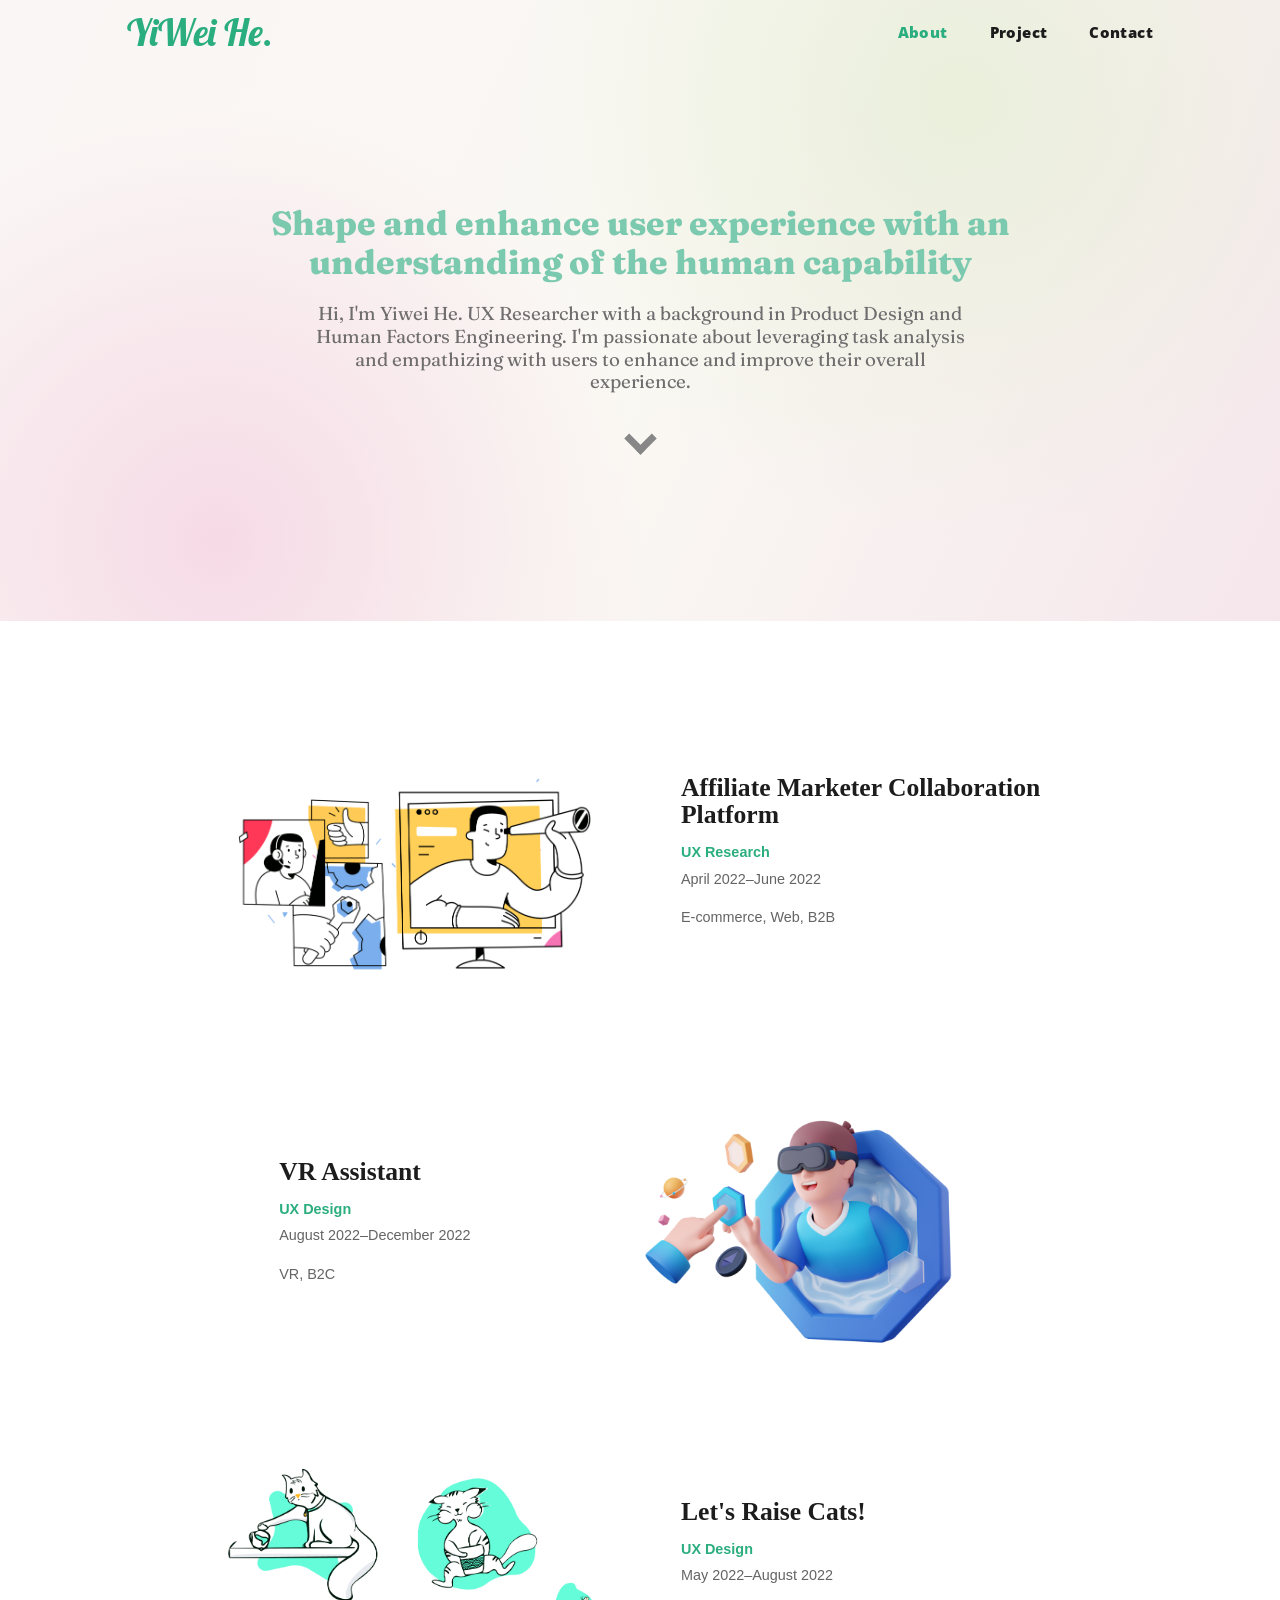
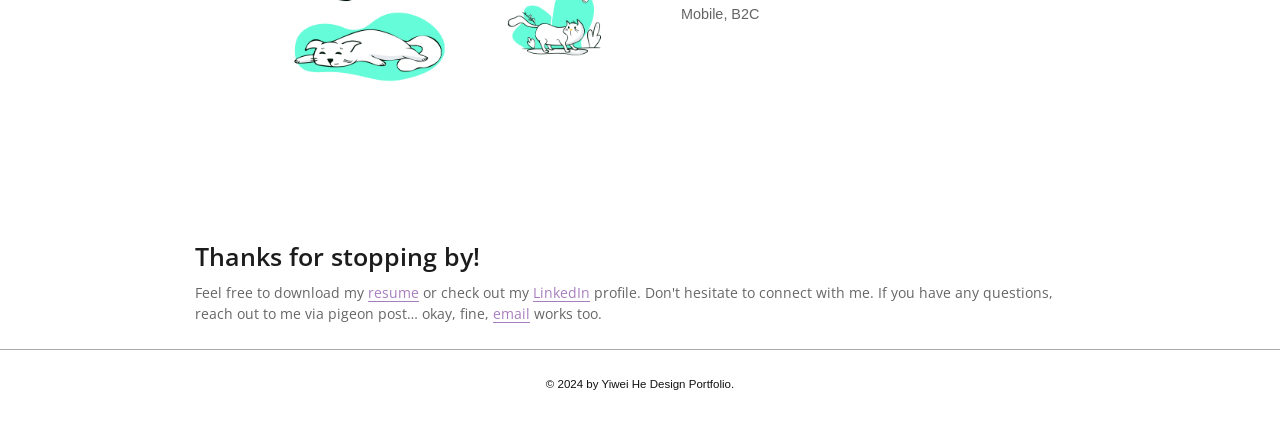
==== commit c6916e9d: "Improve responsive layouts across portfolio case studies" ====
--- a/index.html
+++ b/index.html
@@ -5,7 +5,7 @@
   <meta name="viewport" content="width=device-width, initial-scale=1">
   <meta name="description" content="UX research and product design portfolio of Yiwei He.">
   <title>Yiwei He | UX Researcher</title>
-  <link rel="stylesheet" href="styles.css">
+  <link rel="stylesheet" href="styles.css?v=responsive3">
 </head>
 <body data-root="" data-page="home">
   <a class="skip-link" href="#main">Skip to main content</a>
--- a/styles.css
+++ b/styles.css
@@ -122,6 +122,7 @@
   height: auto;
   object-fit: contain;
 }
+[data-page="cats"] .cats-hero__mobile { display: none; }
 [data-page="cats"] .cats-overview { padding-top: 4px; }
 [data-page="cats"] .cats-contributions { margin-bottom: 62px; }
 [data-page="cats"] .cats-contributions h2 {
@@ -333,22 +334,29 @@
 .case-facts dt { margin-bottom: 9px; color: var(--mint-deep); font-weight: 700; }
 .case-facts dd { margin: 0; color: #515151; line-height: 1.55; }
 .vr-overview { padding: 5px 0 72px; }
-.vr-facts { grid-template-columns: 1.7fr 1.15fr 1.15fr .95fr; gap: 42px; align-items: start; padding: 0; border: 0; }
-.vr-facts dt { margin-bottom: 32px; color: #050505; text-align: center; font: 700 1.25rem/1.2 Arial, Helvetica, sans-serif; }
-.vr-facts dd { color: #65536f; font-size: .98rem; line-height: 2.7; letter-spacing: .055em; }
-.vr-facts > div:nth-child(3) dd { text-align: center; }
+.vr-facts { grid-template-columns: minmax(0, 1.8fr) minmax(0, 1.15fr) minmax(0, 1fr); gap: 18px 30px; align-items: start; padding: 0; border: 0; }
+.vr-facts__description { grid-column: 1; grid-row: 1 / 3; }
+.vr-facts__role { grid-column: 2; grid-row: 1 / 3; }
+.vr-facts__time { grid-column: 3; grid-row: 1; }
+.vr-facts__tools { grid-column: 3; grid-row: 2; }
+.vr-facts dt { margin-bottom: 18px; color: #050505; text-align: center; font: 700 1.25rem/1.2 Arial, Helvetica, sans-serif; }
+.vr-facts dd { color: #65536f; font-size: .98rem; line-height: 1.7; letter-spacing: .04em; }
+.vr-facts__description dd { max-width: 42ch; }
+.vr-facts__time dd { text-align: center; font-size: .92rem; letter-spacing: .02em; }
 .role-list { display: grid; gap: 8px; }
 .role-list > span { display: grid; grid-template-columns: 38px 1fr; gap: 15px; align-items: center; white-space: nowrap; }
 .role-list svg { width: 34px; height: 34px; fill: none; stroke: #4169e1; stroke-width: 2; stroke-linecap: round; stroke-linejoin: round; }
-.vr-tools-list { display: flex; justify-content: center; gap: 25px; }
+.vr-facts .vr-tools-list { display: flex; flex-wrap: wrap; justify-content: center; gap: 14px; }
 .vr-tools-list > span { flex-direction: column; gap: 5px; line-height: 1.4; text-align: center; }
 .vr-tools-list .tool-icon { width: 41px; }
 .tools-list { display: grid; gap: 10px; }
 .tools-list > span { display: flex; align-items: center; gap: 9px; }
-.tool-icon { flex: 0 0 41px; width: 41px; height: 41px; min-height: 0; border-style: solid; border-radius: 9px; }
+.tool-icon { display: grid; flex: 0 0 41px; width: 41px; height: 41px; min-height: 0; place-items: center; border-style: solid; border-radius: 0; color: #fff; font: 700 .58rem/1 Arial, Helvetica, sans-serif; letter-spacing: -.02em; }
 .tool-icon::before { max-width: none; font-size: .55rem; letter-spacing: .04em; }
 .tool-icon::after { display: none; }
 .tool-icon img { object-fit: contain; }
+.tool-icon--uxpin, .tool-icon--unity { border-color: #111; background: #111; }
+.tool-icon--lucid { border-color: #f5641a; background: #f5641a; }
 .process-grid { display: grid; grid-template-columns: repeat(4, 1fr); gap: 18px; margin-top: 34px; counter-reset: process; }
 .process-step { min-height: 190px; padding: 25px 21px; background: #eef6f2; counter-increment: process; }
 .process-step::before { content: "0" counter(process); display: block; margin-bottom: 26px; color: var(--mint-deep); font: 700 1.45rem/1 Georgia, serif; }
@@ -469,6 +477,97 @@
 body[data-page="home"] .site-footer .copyright { width: 100%; margin-top: 24px !important; padding: 26px 24px 45px; border-top: 1px solid #aaa; color: #111; text-align: center; font: .72rem/1.4 Arial, sans-serif !important; }
 .quote { padding: 24px 28px; border-left: 5px solid var(--mint); background: #f6faf8; color: #4c4c4c; font: italic 1.15rem/1.55 Georgia, serif; }
 .knowledge-card { padding: 30px; background: #f7f8f7; }
+
+/* Let’s Raise Cats — Design / knowledge transfer composition */
+[data-page="cats"] .cats-design-section { padding-top: 34px; }
+[data-page="cats"] .cats-design-title {
+  display: flex;
+  align-items: center;
+  gap: 12px;
+  margin: 0 0 14px;
+  color: #75b7a0;
+  font: italic 700 clamp(1.75rem, 3vw, 2.1rem)/1 "Open Sans", Arial, sans-serif;
+}
+[data-page="cats"] .cats-design-title::after { content: ""; flex: 1; border-top: 1px solid #171717; }
+[data-page="cats"] .cats-design-intro,
+[data-page="cats"] .cats-solution-copy p,
+[data-page="cats"] .cats-knowledge-summary { color: #090909; font: .92rem/1.48 Arial, Helvetica, sans-serif; }
+[data-page="cats"] .cats-design-intro { margin: 0; }
+[data-page="cats"] .cats-solution-copy { margin-top: 64px; }
+[data-page="cats"] .cats-solution-copy h3 { margin: 0 0 2px; color: #050505; font: 700 clamp(1.55rem, 2.8vw, 1.9rem)/1.15 Arial, Helvetica, sans-serif; }
+[data-page="cats"] .cats-solution-copy p { margin: 0; }
+[data-page="cats"] .cats-knowledge-grid { display: grid; grid-template-columns: repeat(2, minmax(0, 1fr)); gap: 42px; align-items: start; margin: 34px 4px 58px; }
+[data-page="cats"] .cats-knowledge-card-image { width: 100%; min-height: 0; margin: 0; border: 0; background: transparent; overflow: hidden; }
+[data-page="cats"] .cats-knowledge-card-image img { width: 100%; height: 100%; object-fit: cover; }
+[data-page="cats"] .cats-knowledge-card-image--procedural img { object-position: left center; transform: translateY(2px); }
+[data-page="cats"] .cats-knowledge-summary { margin: 0; }
+
+/* Let’s Raise Cats — wireframes, testing iterations, and takeaways */
+[data-page="cats"] .cats-wireframe-section,
+[data-page="cats"] .cats-usability-section,
+[data-page="cats"] .cats-future-section { padding: 38px 0; border-top: 0; }
+[data-page="cats"] .cats-reference-title,
+[data-page="cats"] .cats-future-title {
+  display: flex;
+  align-items: center;
+  gap: 12px;
+  margin: 0 0 14px;
+  color: #75b7a0;
+  font: italic 700 clamp(1.75rem, 3vw, 2.05rem)/1 "Open Sans", Arial, sans-serif;
+}
+[data-page="cats"] .cats-reference-title::after,
+[data-page="cats"] .cats-future-title::after { content: ""; flex: 1; border-top: 1px solid #171717; }
+[data-page="cats"] .cats-future-title { color: #050505; }
+[data-page="cats"] .cats-reference-copy,
+[data-page="cats"] .cats-iteration > p,
+[data-page="cats"] .cats-takeaways-intro,
+[data-page="cats"] .cats-takeaways li { margin: 0 0 16px; color: #090909; font: .86rem/1.43 Arial, Helvetica, sans-serif; }
+[data-page="cats"] .cats-task-model { display: grid; grid-template-columns: 1.05fr .95fr; gap: 16px; align-items: end; margin: 18px 0 28px; }
+[data-page="cats"] .cats-task-model .case-asset { width: 100%; margin: 0; box-shadow: 0 2px 3px rgba(0, 0, 0, .28); }
+[data-page="cats"] .cats-task-model figcaption { padding-bottom: 2px; color: #080808; font: italic 700 1rem/1.3 Georgia, "Times New Roman", serif; }
+[data-page="cats"] .cats-preview-label { margin: 0 0 5px; color: #080808; font: italic 700 1.08rem/1.2 Georgia, "Times New Roman", serif; }
+[data-page="cats"] .cats-prototype-grid { display: grid; grid-template-columns: repeat(6, minmax(0, 1fr)); gap: 18px; align-items: start; }
+[data-page="cats"] .cats-prototype-grid .case-asset { width: 100%; min-height: 0; margin: 0; border: 0; background: transparent; overflow: hidden; }
+[data-page="cats"] .cats-prototype-grid .case-asset img { width: 100%; height: 100%; object-fit: cover; }
+[data-page="cats"] .cats-usability-section { padding-top: 48px; }
+[data-page="cats"] .cats-test-tasks { width: min(430px, 100%); margin: 78px auto 68px; }
+[data-page="cats"] .cats-test-tasks h3 { margin: 0 0 10px; color: #050505; text-align: center; font: 700 clamp(1.6rem, 2.8vw, 1.9rem)/1.2 Georgia, "Times New Roman", serif; }
+[data-page="cats"] .cats-test-tasks ol { margin: 0; padding: 0; list-style: none; counter-reset: cats-task; }
+[data-page="cats"] .cats-test-tasks li { margin: 0; color: #111; font: 1rem/1.35 Georgia, "Times New Roman", serif; letter-spacing: .045em; counter-increment: cats-task; }
+[data-page="cats"] .cats-test-tasks li::before { content: "Task " counter(cats-task) ": "; }
+[data-page="cats"] .cats-iteration { margin: 0; padding: 0; background: transparent; }
+[data-page="cats"] .cats-iteration + .cats-iteration { margin-top: 78px; }
+[data-page="cats"] .cats-iteration > h3 { margin: 0 0 28px; color: #050505; text-align: center; font: italic 400 clamp(1.65rem, 2.9vw, 2rem)/1.2 Georgia, "Times New Roman", serif; }
+[data-page="cats"] .cats-iteration > p { margin-bottom: 20px; }
+[data-page="cats"] .cats-iteration-layout { display: grid; align-items: center; margin-inline: auto; }
+[data-page="cats"] .cats-iteration-layout .case-asset { width: 100%; min-height: 0; margin: 0; border: 0; background: transparent; }
+[data-page="cats"] .cats-iteration-layout--first { grid-template-columns: 180px 50px 180px minmax(280px, 1fr); gap: 18px; width: min(820px, 100%); }
+[data-page="cats"] .cats-iteration-arrow { color: #3f37da; text-align: center; font: 300 2.2rem/1 Arial, sans-serif; }
+[data-page="cats"] .cats-iteration-layout--second { grid-template-columns: 180px 226px minmax(300px, 1fr); gap: 46px; width: min(850px, 100%); }
+[data-page="cats"] .cats-iteration-layout--third { grid-template-columns: 225px 225px minmax(300px, 1fr); gap: 12px; width: min(860px, 100%); }
+[data-page="cats"] .cats-change-list { margin: 0; padding: 0; list-style: none; }
+[data-page="cats"] .cats-change-list li { margin: 0; color: #0a0a0a; font: 1rem/1.45 Georgia, "Times New Roman", serif; letter-spacing: .035em; }
+[data-page="cats"] .cats-change-list li + li { margin-top: 26px; }
+[data-page="cats"] .cats-change-list span { white-space: nowrap; }
+[data-page="cats"] .cats-future-section { padding-top: 46px; }
+[data-page="cats"] .cats-evaluation-steps { margin: 14px 0 54px; padding: 24px 32px; border: 1px solid #e7a68c; border-radius: 4px; background: #fff; box-shadow: 0 2px 4px rgba(0, 0, 0, .28); list-style: none; counter-reset: evaluation-step; }
+[data-page="cats"] .cats-evaluation-steps li { margin: 0; color: #0a0a0a; font: 1rem/1.42 Georgia, "Times New Roman", serif; letter-spacing: .035em; counter-increment: evaluation-step; }
+[data-page="cats"] .cats-evaluation-steps li::before { content: "Step " counter(evaluation-step) ": "; }
+[data-page="cats"] .cats-takeaways-intro { margin-bottom: 12px; }
+[data-page="cats"] .cats-takeaways { margin: 0; padding-left: 27px; }
+[data-page="cats"] .cats-takeaways li { padding-left: 1px; }
+[data-page="cats"] .cats-takeaways li + li { margin-top: 10px; }
+[data-page="cats"] .case-main { padding-bottom: 0; }
+[data-page="cats"] .cats-future-section { padding-bottom: 0; }
+[data-page="cats"] .cats-future-section .more-projects { width: 100vw; margin: 68px 0 0 calc(50% - 50vw); padding: 0; background: #86c4b1; }
+[data-page="cats"] .cats-future-section .button-link { display: block; padding: 26px 20px; border: 0; color: #fff; text-align: center; text-decoration: underline; text-underline-offset: 2px; font: 400 1rem/1.25 Georgia, "Times New Roman", serif; }
+[data-page="cats"] .cats-future-section .button-link:hover,
+[data-page="cats"] .cats-future-section .button-link:focus-visible { color: #fff; background: #72b49f; }
+body[data-page="cats"] .site-footer { padding: 40px max(24px, calc((100vw - 1138px) / 2)) 30px; border-bottom: 1px solid #aaa; background: #fff; text-align: left; }
+body[data-page="cats"] .site-footer h2 { margin: 0 0 12px; color: #353535; font: 600 1.72rem/1.2 "Open Sans", Arial, sans-serif; }
+body[data-page="cats"] .site-footer > p:not(.copyright) { width: min(1100px, 100%); margin: 0; color: #666; font: .95rem/1.55 "Open Sans", Arial, sans-serif; }
+body[data-page="cats"] .site-footer a { color: #a77ebd; }
+body[data-page="cats"] .site-footer .copyright { display: none; }
 .iteration { margin-top: 34px; padding: 32px; background: #faf8f7; }
 .takeaways { display: grid; gap: 18px; margin-top: 28px; }
 .takeaway { padding: 24px 28px; border-left: 4px solid var(--mint); background: #f7faf8; }
@@ -477,13 +576,111 @@
 .button-link:hover, .button-link:focus-visible { color: #fff; background: #222; }
 .affiliate-gallery { display: grid; gap: 20px; }
 .affiliate-gallery .case-asset { margin: 0; }
+.affiliate-mobile-intro { display: none; }
+
+/* Affiliate Platform — captured case-study sequence */
+body.case-page .site-header { min-height: 82px; padding: 24px max(24px, calc((100vw - 1138px) / 2)); }
+body.case-page .brand { font-size: clamp(1.65rem, 2.4vw, 2.15rem); }
+body.case-page .site-nav { gap: clamp(24px, 3.6vw, 48px); font-size: .88rem; }
+body[data-page="affiliate"] .case-main { padding-bottom: 0; }
+body.case-page .back-bar { width: 100vw; margin: 0 0 36px calc(50% - 50vw); padding: 18px max(24px, calc((100vw - 1138px) / 2)); background: #86c4b1; }
+body.case-page .back-link { display: inline-block; width: auto; margin: 0; padding: 0; color: #fff; font: 400 .85rem/1.2 Arial, Helvetica, sans-serif; }
+body.case-page .back-link:hover,
+body.case-page .back-link:focus-visible { color: #fff; text-decoration: underline; text-underline-offset: 3px; }
+body[data-page="affiliate"] .affiliate-gallery { gap: 0; container-type: inline-size; }
+body[data-page="affiliate"] .affiliate-gallery .case-asset { min-height: 0; border: 0; background: transparent; }
+body[data-page="affiliate"] .affiliate-personas { position: relative; z-index: 1; margin: 0; }
+body[data-page="affiliate"] .affiliate-personas summary { position: absolute; z-index: 2; top: -5cqw; left: 21.8%; width: max-content; margin: 0; color: #3159ff; text-decoration: underline; text-underline-offset: .15em; font: 1.314cqw/1.2 Arial, Helvetica, sans-serif; list-style: none; cursor: pointer; }
+body[data-page="affiliate"] .affiliate-personas summary::-webkit-details-marker { display: none; }
+body[data-page="affiliate"] .affiliate-personas__hide { display: none; }
+body[data-page="affiliate"] .affiliate-personas[open] .affiliate-personas__expand { display: none; }
+body[data-page="affiliate"] .affiliate-personas[open] .affiliate-personas__hide { display: inline; }
+body[data-page="affiliate"] .affiliate-personas__gallery { display: grid; gap: 0; padding-top: 0; }
+body[data-page="affiliate"] .affiliate-personas:not([open]) .affiliate-personas__gallery { display: none; }
+body[data-page="affiliate"] .more-projects { width: 100vw; margin: 68px 0 0 calc(50% - 50vw); padding: 0; background: #86c4b1; }
+body[data-page="affiliate"] .button-link { display: block; padding: 26px 20px; border: 0; color: #fff; text-align: center; text-decoration: underline; text-underline-offset: 2px; font: 400 1rem/1.25 Georgia, "Times New Roman", serif; }
+body[data-page="affiliate"] .button-link:hover,
+body[data-page="affiliate"] .button-link:focus-visible { color: #fff; background: #72b49f; }
+body[data-page="affiliate"] .site-footer { padding: 40px max(24px, calc((100vw - 1138px) / 2)) 0; border-bottom: 1px solid #aaa; background: #fff; text-align: left; }
+body[data-page="affiliate"] .site-footer h2 { margin: 0 0 12px; color: #353535; font: 600 1.72rem/1.2 "Open Sans", Arial, sans-serif; }
+body[data-page="affiliate"] .site-footer > p:not(.copyright) { width: min(1100px, 100%); margin: 0; color: #666; font: .86rem/1.55 "Open Sans", Arial, sans-serif; }
+body[data-page="affiliate"] .site-footer a { color: #a77ebd; }
+body[data-page="affiliate"] .site-footer .copyright { width: 100%; margin: 24px 0 0 !important; padding: 22px 24px 28px; border-top: 1px solid #aaa; color: #111; text-align: center; font: .72rem/1.4 Arial, sans-serif !important; }
+
+/* Let’s Raise Cats — Data Analysis & Modeling composition */
+[data-page="cats"] .cats-analysis-section { padding-top: 30px; }
+[data-page="cats"] .cats-analysis-title {
+  display: flex;
+  align-items: center;
+  gap: 12px;
+  margin: 0 0 9px;
+  color: #75b7a0;
+  font: italic 700 clamp(1.65rem, 3vw, 2rem)/1 "Open Sans", Arial, sans-serif;
+}
+[data-page="cats"] .cats-analysis-title::after { content: ""; flex: 1; border-top: 1px solid #171717; }
+[data-page="cats"] .cats-analysis-intro { max-width: 790px; margin: 0; color: #111; font: .82rem/1.32 Arial, Helvetica, sans-serif; }
+[data-page="cats"] .cats-analysis-waad { display: grid; grid-template-columns: 1fr 1.05fr; gap: 16px; align-items: end; margin: 26px 0 42px; }
+[data-page="cats"] .cats-analysis-waad .case-asset,
+[data-page="cats"] .cats-analysis-flow .case-asset { width: 100%; margin: 0; box-shadow: 0 2px 3px rgba(0, 0, 0, .28); }
+[data-page="cats"] .cats-analysis-waad figcaption,
+[data-page="cats"] .cats-analysis-caption,
+[data-page="cats"] .cats-analysis-flow figcaption span { color: #080808; font: italic 700 .92rem/1.3 Georgia, "Times New Roman", serif; }
+[data-page="cats"] .cats-analysis-waad figcaption { padding: 0 0 3px; }
+[data-page="cats"] .cats-analysis-mvp-row { display: grid; grid-template-columns: 1fr 1.02fr; gap: 36px; align-items: end; margin: 34px 0 43px; }
+[data-page="cats"] .cats-analysis-caption { margin: 0 0 18px !important; padding-left: 20%; }
+[data-page="cats"] .cats-mvp-card { padding: 20px 16px 17px; border: 1px solid #e7a68c; border-radius: 4px; background: #fff; box-shadow: 0 2px 4px rgba(0, 0, 0, .28); }
+[data-page="cats"] .cats-mvp-card h3 { margin: 0 0 18px; color: #9dce51; font: 700 .94rem/1.25 Arial, Helvetica, sans-serif; }
+[data-page="cats"] .cats-mvp-card p { margin: 0 0 8px; color: #111; font: .68rem/1.35 Arial, Helvetica, sans-serif; }
+[data-page="cats"] .cats-mvp-card p:last-child { margin-bottom: 0; }
+[data-page="cats"] .cats-analysis-flow { display: grid; grid-template-columns: .9fr 1.1fr; gap: 26px; align-items: end; margin: 0; }
+[data-page="cats"] .cats-analysis-flow figcaption { padding-bottom: 0; }
+[data-page="cats"] .cats-analysis-flow figcaption p { margin: 0 0 15px; color: #111; font: .76rem/1.38 Arial, Helvetica, sans-serif; }
+[data-page="cats"] .cats-analysis-flow figcaption span { display: block; }
 
 
 .reveal { animation: rise .65s ease both; }
 @keyframes rise { from { opacity: 0; transform: translateY(12px); } }
 @media (prefers-reduced-motion: reduce) { html { scroll-behavior: auto; } .reveal { animation: none; } }
 
+@media (max-width: 900px) {
+  .vr-facts { grid-template-columns: repeat(2, minmax(0, 1fr)); gap: 38px 28px; }
+  .vr-facts__description { grid-column: 1 / -1; grid-row: 1; }
+  .vr-facts__role { grid-column: 1; grid-row: 2 / 4; }
+  .vr-facts__time { grid-column: 2; grid-row: 2; }
+  .vr-facts__tools { grid-column: 2; grid-row: 3; }
+  .vr-facts dt { margin-bottom: 16px; }
+  .vr-facts dd { line-height: 1.65; }
+  .role-list > span { white-space: normal; }
+  [data-page="cats"] .cats-hero__banner { display: none; }
+  [data-page="cats"] .cats-hero__mobile { display: block; text-align: center; }
+  [data-page="cats"] .cats-hero__mobile h1 { margin: 0 0 8px; color: #111; font: 700 clamp(1.8rem, 4.5vw, 2.5rem)/1.15 Arial, Helvetica, sans-serif; }
+  [data-page="cats"] .cats-hero__mobile > p { margin: 0 0 22px; color: #111; font: .98rem/1.4 Arial, Helvetica, sans-serif; }
+  [data-page="cats"] .cats-hero__art { width: 100%; aspect-ratio: 1258 / 580; overflow: hidden; }
+  [data-page="cats"] .cats-hero__art img { width: 100%; height: 100%; object-fit: cover; object-position: center 75%; }
+  [data-page="cats"] .cats-hero__mobile dl { display: grid; grid-template-columns: repeat(3, minmax(0, 1fr)); gap: 14px; margin: 22px 0 0; text-align: left; }
+  [data-page="cats"] .cats-hero__mobile dt { margin-bottom: 4px; font-weight: 700; }
+  [data-page="cats"] .cats-hero__mobile dd { margin: 0; line-height: 1.35; }
+  [data-page="cats"] .cats-contributions__list { grid-template-columns: repeat(3, minmax(0, 1fr)); gap: 14px; }
+  [data-page="cats"] .cats-contributions__list span { white-space: normal; }
+  [data-page="cats"] .cats-iteration-layout--first { grid-template-columns: minmax(0, 1fr) 42px minmax(0, 1fr); width: min(520px, 100%); gap: 12px; }
+  [data-page="cats"] .cats-iteration-layout--first .cats-change-list { grid-column: 1 / -1; margin-top: 18px; }
+  [data-page="cats"] .cats-iteration-layout--second,
+  [data-page="cats"] .cats-iteration-layout--third { grid-template-columns: repeat(2, minmax(0, 1fr)); width: min(560px, 100%); gap: 18px; }
+  [data-page="cats"] .cats-iteration-layout--second .cats-change-list,
+  [data-page="cats"] .cats-iteration-layout--third .cats-change-list { grid-column: 1 / -1; margin-top: 12px; }
+  [data-page="cats"] .cats-change-list span { white-space: normal; }
+}
+
 @media (max-width: 720px) {
+  body[data-page="affiliate"] .affiliate-mobile-intro { display: block; margin: 8px 0 28px; text-align: center; }
+  body[data-page="affiliate"] .affiliate-mobile-intro > p:first-child { margin: 0 0 12px; color: #3159ff; font-weight: 700; }
+  body[data-page="affiliate"] .affiliate-mobile-intro h1 { margin: 0 0 14px; font: 700 clamp(1.6rem, 6vw, 2.2rem)/1.15 Arial, Helvetica, sans-serif; }
+  body[data-page="affiliate"] .affiliate-mobile-intro p { margin: 0 0 12px; line-height: 1.5; }
+  body[data-page="affiliate"] .affiliate-mobile-hint { color: #626262; font-size: .85rem; }
+  body[data-page="affiliate"] .affiliate-gallery { display: block; }
+  body[data-page="affiliate"] .affiliate-gallery .case-asset { display: block; width: 100%; height: auto; aspect-ratio: auto !important; overflow-x: auto; overflow-y: hidden; }
+  body[data-page="affiliate"] .affiliate-gallery .case-asset img { width: 720px; max-width: none; height: auto; }
+  body[data-page="affiliate"] .affiliate-personas summary { position: static; margin: 18px 0; font-size: 1rem; }
   .site-header { align-items: flex-start; padding: 24px 20px; }
   body[data-page="home"] .site-header { width: calc(100% - 40px); padding: 18px 0; }
   body[data-page="home"] .brand { font-size: 1.9rem; }
@@ -496,11 +693,16 @@
   .hero { min-height: 680px; padding-top: 125px; }
   .hero h1 { font-size: 2.35rem; }
   .project-card { grid-template-columns: 1fr; gap: 30px; }
+  body[data-page="home"] .project-card { grid-template-columns: minmax(0, 1fr); gap: 20px; }
+  body[data-page="home"] .project-card + .project-card,
+  body[data-page="home"] .project-card--reverse + .project-card { margin-top: 58px; }
   .project-card + .project-card { margin-top: 78px; }
   .project-card--reverse .asset-slot, .project-card--reverse .project-card__copy { order: initial; }
   body[data-page="home"] .project-card--reverse { width: 100%; grid-template-columns: 1fr; gap: 30px; }
   .case-shell { width: min(100% - 32px, 980px); }
   .case-facts, .process-grid { grid-template-columns: 1fr 1fr; }
+  .vr-facts { grid-template-columns: repeat(2, minmax(0, 1fr)); }
+  .vr-hero__tagline { top: 54%; max-width: 47%; font-size: clamp(.75rem, 2.6vw, 1rem); }
   .two-col, .three-col, .persona { grid-template-columns: 1fr; }
   .asset-row--3, .asset-row--4, .asset-row--5 { grid-template-columns: repeat(2, 1fr); }
   .asset-row.interview-gallery { grid-template-columns: 1fr 1.48fr; gap: 24px; }
@@ -527,10 +729,41 @@
   .storyboard-section > .asset-row,
   .storyboard-section > .storyboard-copy { width: 100%; }
   .persona { padding: 25px; }
+  [data-page="cats"] .cats-analysis-waad,
+  [data-page="cats"] .cats-analysis-mvp-row,
+  [data-page="cats"] .cats-analysis-flow { grid-template-columns: 1fr; gap: 16px; }
+  [data-page="cats"] .cats-analysis-waad figcaption { padding: 0; }
+  [data-page="cats"] .cats-analysis-caption { margin: 0 !important; padding-left: 0; }
+  [data-page="cats"] .cats-analysis-mvp-row { margin-top: 48px; }
+  [data-page="cats"] .cats-analysis-flow { margin-top: 48px; }
+  [data-page="cats"] .cats-knowledge-grid { grid-template-columns: 1fr; margin-inline: 0; }
+  [data-page="cats"] .cats-task-model { grid-template-columns: 1fr; gap: 9px; }
+  [data-page="cats"] .cats-task-model figcaption { text-align: center; }
+  [data-page="cats"] .cats-prototype-grid { grid-template-columns: repeat(3, minmax(0, 1fr)); }
+  [data-page="cats"] .cats-test-tasks { margin-block: 58px; }
+  [data-page="cats"] .cats-iteration-layout--first { grid-template-columns: minmax(0, 1fr) 42px minmax(0, 1fr); width: min(430px, 100%); gap: 12px; }
+  [data-page="cats"] .cats-iteration-layout--first .cats-change-list { grid-column: 1 / -1; margin-top: 18px; }
+  [data-page="cats"] .cats-iteration-layout--second,
+  [data-page="cats"] .cats-iteration-layout--third { grid-template-columns: repeat(2, minmax(0, 1fr)); width: min(500px, 100%); gap: 18px; }
+  [data-page="cats"] .cats-iteration-layout--second .cats-change-list,
+  [data-page="cats"] .cats-iteration-layout--third .cats-change-list { grid-column: 1 / -1; margin-top: 12px; }
 }
 
 @media (max-width: 480px) {
+  body[data-page="home"] .hero { min-height: 0; padding: 112px 20px 64px; }
+  body[data-page="home"] .hero h1 { font-size: clamp(1.75rem, 8vw, 2.2rem); }
+  body[data-page="home"] .hero p { font-size: 1rem; line-height: 1.4; }
+  body[data-page="home"] .projects { padding: 58px 0 70px; }
+  body[data-page="home"] .project-card__copy h2 { font-size: 1.55rem; }
   .case-facts, .process-grid, .asset-row--2, .asset-row--3, .asset-row--4, .asset-row--5 { grid-template-columns: 1fr; }
+  .vr-facts { grid-template-columns: 1fr; gap: 32px; }
+  .vr-facts__description,
+  .vr-facts__role,
+  .vr-facts__time,
+  .vr-facts__tools { grid-column: 1; grid-row: auto; }
+  .vr-facts dt { text-align: left; }
+  .vr-facts__time dd { text-align: left; }
+  .vr-facts .vr-tools-list { justify-content: flex-start; }
   .asset-row.interview-gallery { grid-template-columns: 1fr; }
   .persona-top, .persona-cards { grid-template-columns: 1fr; }
   .persona-top .case-asset { width: min(235px, 100%); margin-inline: auto; }
@@ -538,4 +771,24 @@
   .asset-row.headsup-storyboard, .asset-row.wrist-storyboard { grid-template-columns: 1fr; }
   .wrist-storyboard__choice p { width: min(230px, 100%); }
   .finding-figure--settings { width: 100%; }
-}
+  [data-page="cats"] .cats-prototype-grid { grid-template-columns: repeat(2, minmax(0, 1fr)); gap: 14px; }
+  [data-page="cats"] .cats-hero__mobile dl { grid-template-columns: 1fr; gap: 10px; margin-top: 18px; }
+  [data-page="cats"] .cats-hero__mobile dl > div { display: grid; grid-template-columns: 76px 1fr; gap: 10px; }
+  [data-page="cats"] .cats-hero__mobile dt { margin: 0; }
+  [data-page="cats"] .cats-contributions__list { grid-template-columns: repeat(2, minmax(0, 1fr)); }
+  [data-page="cats"] .cats-iteration + .cats-iteration { margin-top: 62px; }
+  [data-page="cats"] .cats-iteration-layout--second,
+  [data-page="cats"] .cats-iteration-layout--third { grid-template-columns: 1fr; width: min(270px, 100%); }
+  [data-page="cats"] .cats-iteration-layout--second .cats-change-list,
+  [data-page="cats"] .cats-iteration-layout--third .cats-change-list { grid-column: auto; }
+  [data-page="cats"] .cats-evaluation-steps { padding: 20px; }
+}
+
+@media (max-width: 360px) {
+  body[data-page="home"] .site-header { width: calc(100% - 28px); }
+  body[data-page="home"] .brand { font-size: 1.65rem; }
+  body[data-page="home"] .site-nav { gap: 9px; font-size: .7rem; }
+  body.case-page .site-header { padding-inline: 16px; }
+  body.case-page .brand { font-size: 1.45rem; }
+  body.case-page .site-nav { gap: 10px; font-size: .72rem; }
+}
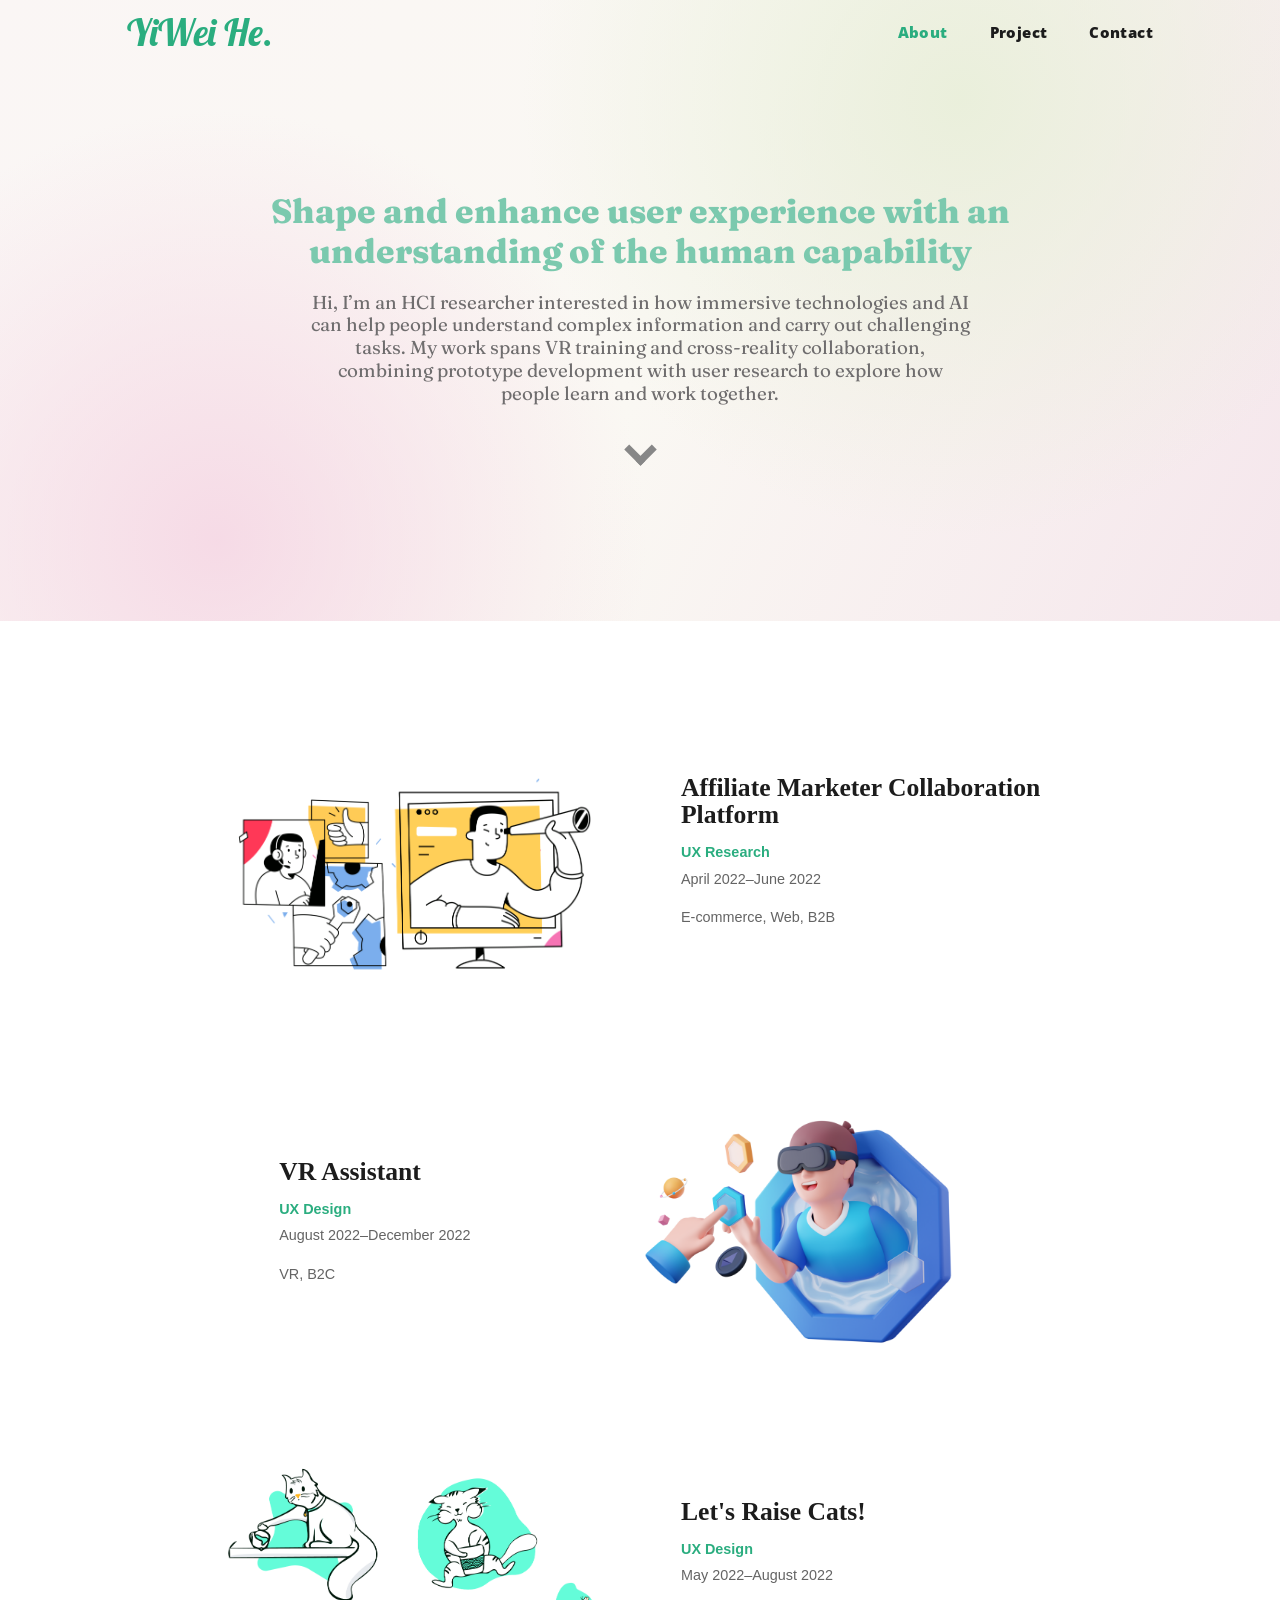
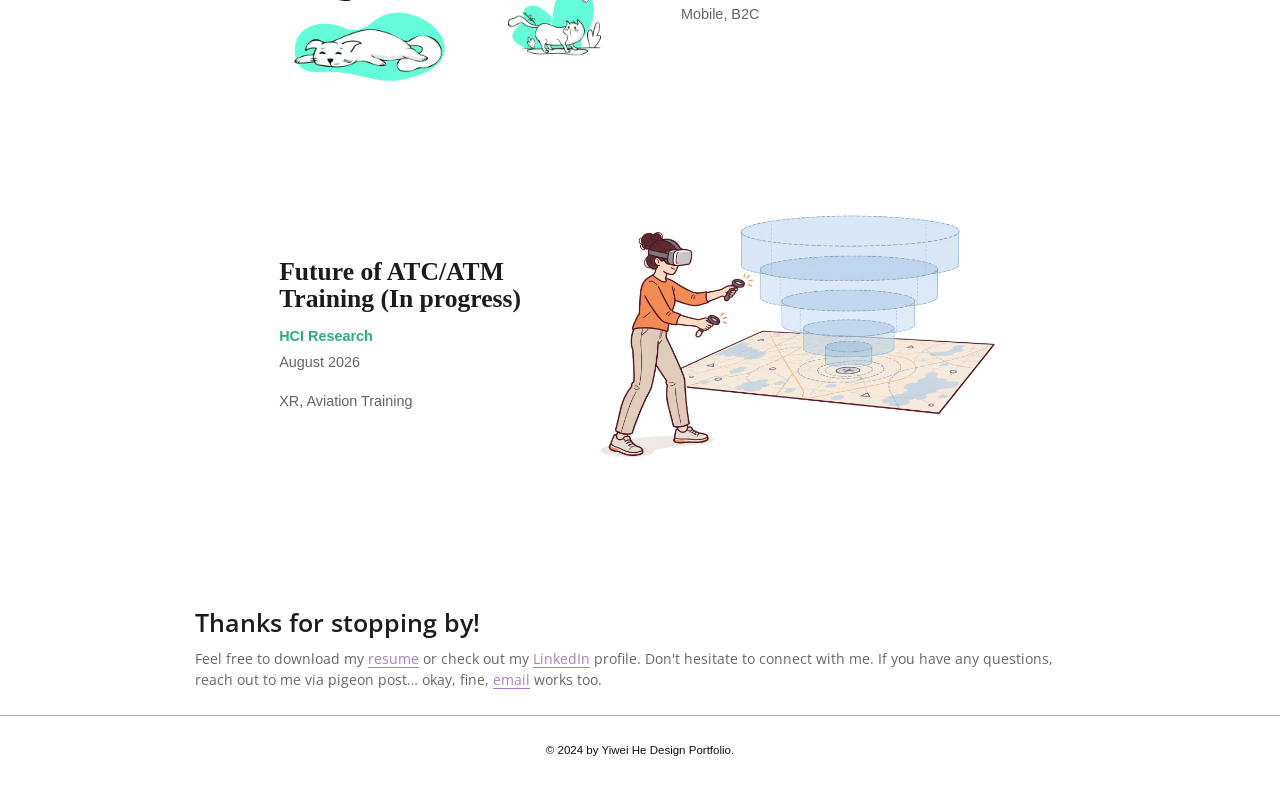
==== commit 53f65baf: "adjust footer" ====
--- a/index.html
+++ b/index.html
@@ -14,7 +14,7 @@
     <section class="hero" id="about">
       <div class="hero__content reveal">
         <h1>Shape and enhance user experience with an understanding of the human capability</h1>
-        <p>Hi, I&apos;m Yiwei He. UX Researcher with a background in Product Design and Human Factors Engineering. I&apos;m passionate about leveraging task analysis and empathizing with users to enhance and improve their overall experience.</p>
+        <p>Hi, I’m an HCI researcher interested in how immersive technologies and AI can help people understand complex information and carry out challenging tasks. My work spans VR training and cross-reality collaboration, combining prototype development with user research to explore how people learn and work together.</p>
         <a class="scroll-cue" href="#projects" aria-label="Scroll to projects"><span></span></a>
       </div>
     </section>
@@ -48,6 +48,15 @@
             <p class="project-card__tags">Mobile, B2C</p>
           </div>
         </article>
+        <article class="project-card project-card--reverse reveal">
+          <a class="asset-slot asset-slot--card" data-src="assets/atc-training-thumbnail.png" data-width="1536" data-height="1024" data-label="Illustration of VR-based air traffic control training" href="future-atc/" aria-label="View the Future of ATC/ATM Training poster"></a>
+          <div class="project-card__copy">
+            <a href="future-atc/"><h2>Future of ATC/ATM Training (In progress)</h2></a>
+            <p class="eyebrow">HCI Research</p>
+            <p>August 2026</p>
+            <p class="project-card__tags">XR, Aviation Training</p>
+          </div>
+        </article>
       </div>
     </section>
   </main>
--- a/styles.css
+++ b/styles.css
@@ -75,11 +75,13 @@
 .eyebrow { color: var(--mint-deep) !important; font-weight: 700; }
 .project-card__tags { margin-top: 23px !important; }
 
-.site-footer { padding: 88px 24px 52px; background: #eeeff0; text-align: center; }
-.site-footer h2 { margin: 0 0 24px; font: 700 clamp(2rem, 4vw, 3.4rem)/1 Georgia, "Times New Roman", serif; }
-.site-footer p { width: min(720px, 100%); margin: 0 auto; color: #454545; font: 1.05rem/1.65 Georgia, "Times New Roman", serif; }
-.site-footer a { text-decoration: underline; text-underline-offset: 3px; }
-.copyright { margin-top: 45px !important; font: .82rem/1.4 Arial, sans-serif !important; }
+.site-footer { padding: 34px 0 0; background: #fff; text-align: left; }
+.site-footer h2,
+.site-footer > p:not(.copyright) { width: min(890px, calc(100% - 48px)); margin-left: auto; margin-right: auto; }
+.site-footer h2 { margin-top: 0; margin-bottom: 10px; font: 600 1.55rem/1.2 "Open Sans", Arial, sans-serif; }
+.site-footer > p:not(.copyright) { margin-top: 0; margin-bottom: 0; color: #666; font: .86rem/1.55 "Open Sans", Arial, sans-serif; }
+.site-footer a { color: #a77ebd; text-decoration: underline; text-underline-offset: 3px; }
+.site-footer .copyright { width: 100%; margin: 24px 0 0 !important; padding: 26px 24px 45px; border-top: 1px solid #aaa; color: #111; text-align: center; font: .72rem/1.4 Arial, sans-serif !important; }
 
 /* Case-study pages */
 .case-page { background: #fff; }
@@ -93,6 +95,14 @@
 .case-hero__title { padding: 54px 24px 0; text-align: center; }
 .case-hero__title h1 { margin: 0 0 16px; font: 700 clamp(2.7rem, 5vw, 4.8rem)/1 Georgia, "Times New Roman", serif; }
 .case-hero__title p { margin: 0 auto; max-width: 760px; color: var(--gray); font: clamp(1.15rem, 2vw, 1.45rem)/1.5 Georgia, "Times New Roman", serif; }
+
+/* Future of ATC/ATM Training poster */
+.poster-page .case-main { padding-bottom: 72px; }
+.poster-page .case-shell { width: min(1180px, calc(100% - 32px)); }
+.poster-page__sheet { display: block; width: 100%; margin-inline: auto; }
+.poster-page__sheet img { width: 100%; height: auto; }
+.poster-page__pdf-link { margin: 18px 0 0; text-align: center; font: .9rem/1.4 Arial, Helvetica, sans-serif; }
+.poster-page__pdf-link a { color: var(--mint-deep); text-decoration: underline; text-underline-offset: 3px; }
 
 /* Let’s Raise Cats — the imported artwork is a complete project banner. */
 [data-page="cats"] .cats-hero {
@@ -463,18 +473,6 @@
 .reflection-section .more-projects { width: 100vw; margin-left: calc(50% - 50vw); padding: 0; background: #86c4b1; }
 .reflection-section .button-link { display: block; padding: 25px 20px; border: 0; color: #fff; text-align: center; text-decoration: underline; text-underline-offset: 2px; font-weight: 400; }
 .reflection-section .button-link:hover, .reflection-section .button-link:focus-visible { color: #fff; background: #72b49f; }
-body[data-page="vr"] .site-footer { padding: 34px max(24px, calc((100vw - 876px) / 2)) 28px; background: #fff; text-align: left; border-bottom: 1px solid #aaa; }
-body[data-page="vr"] .site-footer h2 { margin-bottom: 14px; font: 500 1.55rem/1.2 Arial, Helvetica, sans-serif; }
-body[data-page="vr"] .site-footer p { width: min(820px, 100%); margin: 0; color: #666; font: .9rem/1.55 Arial, Helvetica, sans-serif; }
-body[data-page="vr"] .site-footer a { color: #a77ebd; }
-body[data-page="vr"] .site-footer .copyright { margin-top: 24px !important; }
-body[data-page="home"] .site-footer { padding: 34px 0 0; background: #fff; text-align: left; }
-body[data-page="home"] .site-footer h2,
-body[data-page="home"] .site-footer > p:not(.copyright) { width: min(890px, calc(100% - 48px)); margin-left: auto; margin-right: auto; }
-body[data-page="home"] .site-footer h2 { margin-bottom: 10px; font: 600 1.55rem/1.2 "Open Sans", Arial, sans-serif; }
-body[data-page="home"] .site-footer > p:not(.copyright) { color: #666; font: .86rem/1.55 "Open Sans", Arial, sans-serif; }
-body[data-page="home"] .site-footer a { color: #a77ebd; }
-body[data-page="home"] .site-footer .copyright { width: 100%; margin-top: 24px !important; padding: 26px 24px 45px; border-top: 1px solid #aaa; color: #111; text-align: center; font: .72rem/1.4 Arial, sans-serif !important; }
 .quote { padding: 24px 28px; border-left: 5px solid var(--mint); background: #f6faf8; color: #4c4c4c; font: italic 1.15rem/1.55 Georgia, serif; }
 .knowledge-card { padding: 30px; background: #f7f8f7; }
 
@@ -563,11 +561,6 @@
 [data-page="cats"] .cats-future-section .button-link { display: block; padding: 26px 20px; border: 0; color: #fff; text-align: center; text-decoration: underline; text-underline-offset: 2px; font: 400 1rem/1.25 Georgia, "Times New Roman", serif; }
 [data-page="cats"] .cats-future-section .button-link:hover,
 [data-page="cats"] .cats-future-section .button-link:focus-visible { color: #fff; background: #72b49f; }
-body[data-page="cats"] .site-footer { padding: 40px max(24px, calc((100vw - 1138px) / 2)) 30px; border-bottom: 1px solid #aaa; background: #fff; text-align: left; }
-body[data-page="cats"] .site-footer h2 { margin: 0 0 12px; color: #353535; font: 600 1.72rem/1.2 "Open Sans", Arial, sans-serif; }
-body[data-page="cats"] .site-footer > p:not(.copyright) { width: min(1100px, 100%); margin: 0; color: #666; font: .95rem/1.55 "Open Sans", Arial, sans-serif; }
-body[data-page="cats"] .site-footer a { color: #a77ebd; }
-body[data-page="cats"] .site-footer .copyright { display: none; }
 .iteration { margin-top: 34px; padding: 32px; background: #faf8f7; }
 .takeaways { display: grid; gap: 18px; margin-top: 28px; }
 .takeaway { padding: 24px 28px; border-left: 4px solid var(--mint); background: #f7faf8; }
@@ -601,11 +594,6 @@
 body[data-page="affiliate"] .button-link { display: block; padding: 26px 20px; border: 0; color: #fff; text-align: center; text-decoration: underline; text-underline-offset: 2px; font: 400 1rem/1.25 Georgia, "Times New Roman", serif; }
 body[data-page="affiliate"] .button-link:hover,
 body[data-page="affiliate"] .button-link:focus-visible { color: #fff; background: #72b49f; }
-body[data-page="affiliate"] .site-footer { padding: 40px max(24px, calc((100vw - 1138px) / 2)) 0; border-bottom: 1px solid #aaa; background: #fff; text-align: left; }
-body[data-page="affiliate"] .site-footer h2 { margin: 0 0 12px; color: #353535; font: 600 1.72rem/1.2 "Open Sans", Arial, sans-serif; }
-body[data-page="affiliate"] .site-footer > p:not(.copyright) { width: min(1100px, 100%); margin: 0; color: #666; font: .86rem/1.55 "Open Sans", Arial, sans-serif; }
-body[data-page="affiliate"] .site-footer a { color: #a77ebd; }
-body[data-page="affiliate"] .site-footer .copyright { width: 100%; margin: 24px 0 0 !important; padding: 22px 24px 28px; border-top: 1px solid #aaa; color: #111; text-align: center; font: .72rem/1.4 Arial, sans-serif !important; }
 
 /* Let’s Raise Cats — Data Analysis & Modeling composition */
 [data-page="cats"] .cats-analysis-section { padding-top: 30px; }
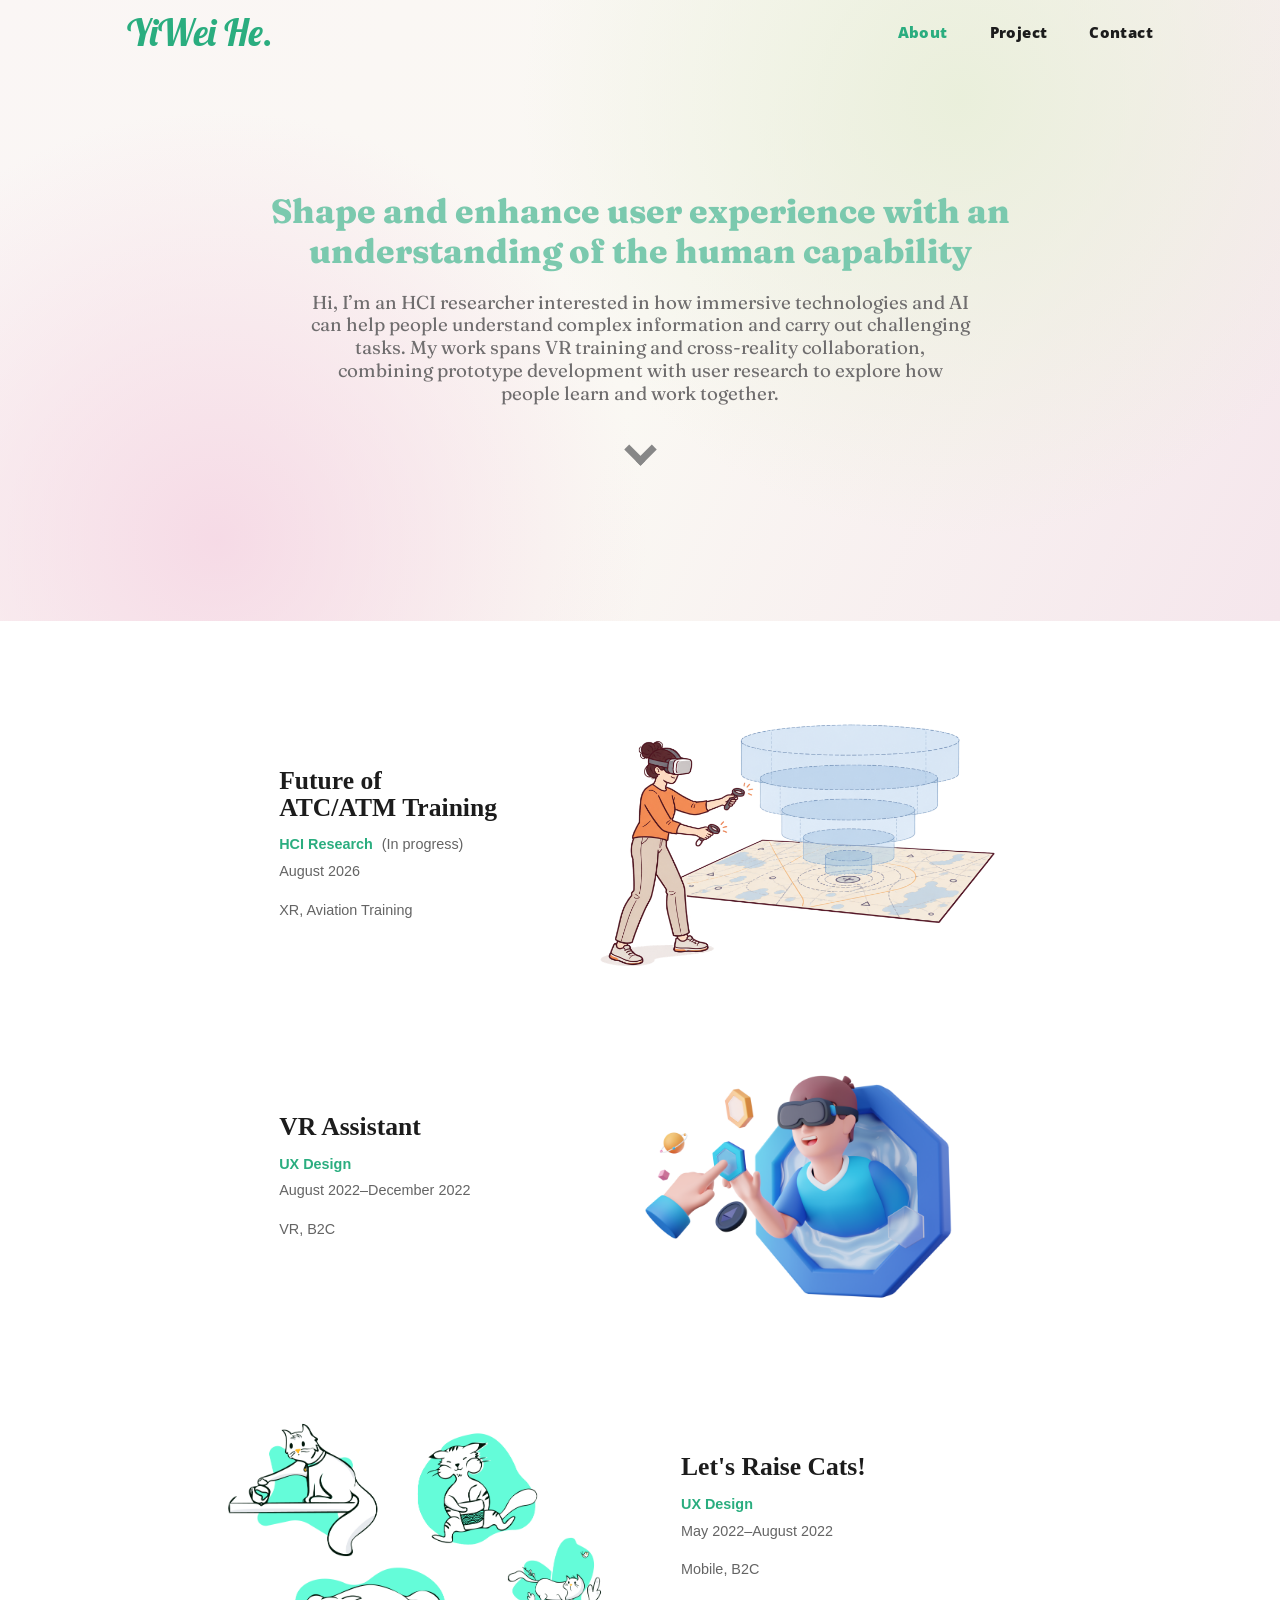
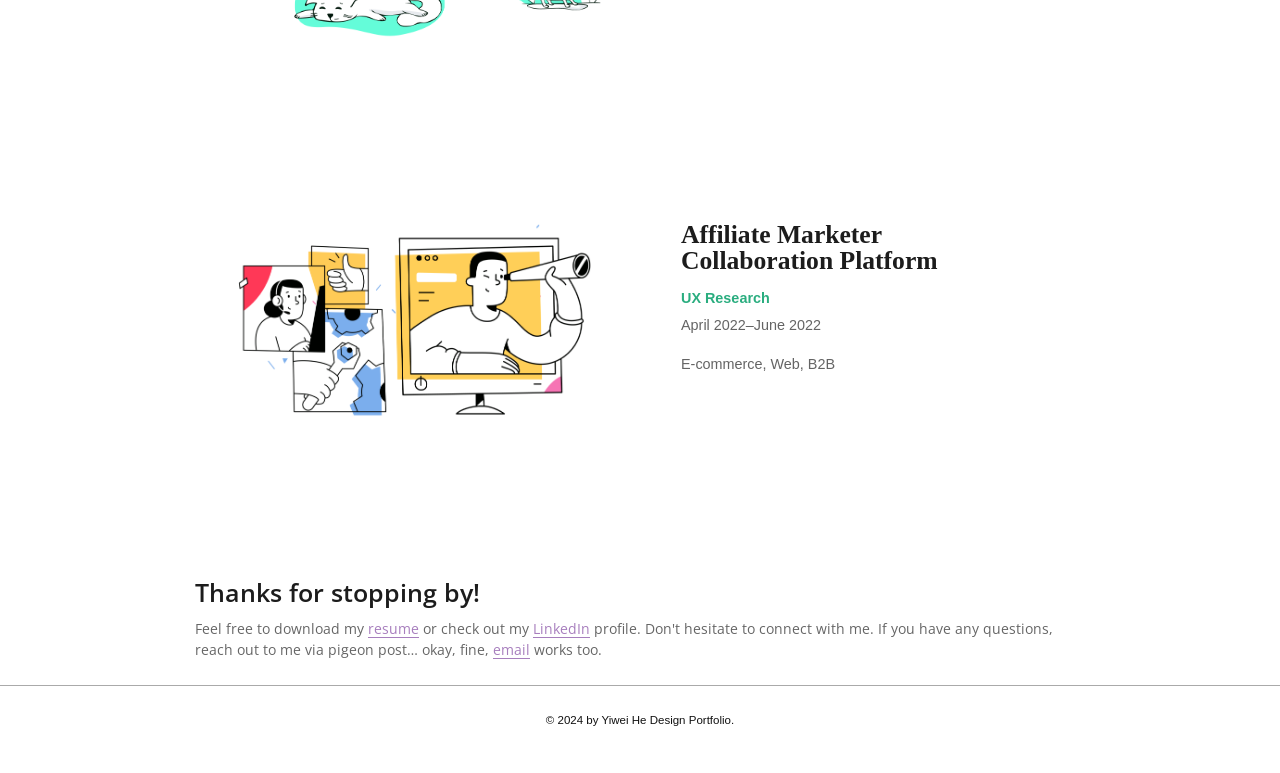
==== commit 9bd3bf48: "adjust thumbnail" ====
--- a/index.html
+++ b/index.html
@@ -21,13 +21,13 @@
 
     <section class="projects" id="projects" aria-label="Selected projects">
       <div class="page-width">
-        <article class="project-card reveal">
-          <a class="asset-slot asset-slot--card" data-src="assets/affiliate-thumbnail.png" data-width="956" data-height="622" data-label="Affiliate platform project thumbnail" href="affiliateplatform/"></a>
+        <article class="project-card project-card--reverse reveal">
+          <a class="asset-slot asset-slot--card" data-src="assets/atc-training-thumbnail.png" data-width="1536" data-height="1024" data-label="Illustration of VR-based air traffic control training" href="future-atc/" aria-label="View the Future of ATC/ATM Training poster"></a>
           <div class="project-card__copy">
-            <a href="affiliateplatform/"><h2>Affiliate Marketer Collaboration Platform</h2></a>
-            <p class="eyebrow">UX Research</p>
-            <p>April 2022–June 2022</p>
-            <p class="project-card__tags">E-commerce, Web, B2B</p>
+            <a href="future-atc/"><h2>Future of<br><span class="project-card__title-nowrap">ATC/ATM Training</span></h2></a>
+            <p class="eyebrow">HCI Research <span class="project-card__status">(In progress)</span></p>
+            <p>August 2026</p>
+            <p class="project-card__tags">XR, Aviation Training</p>
           </div>
         </article>
         <article class="project-card project-card--reverse reveal">
@@ -48,13 +48,13 @@
             <p class="project-card__tags">Mobile, B2C</p>
           </div>
         </article>
-        <article class="project-card project-card--reverse reveal">
-          <a class="asset-slot asset-slot--card" data-src="assets/atc-training-thumbnail.png" data-width="1536" data-height="1024" data-label="Illustration of VR-based air traffic control training" href="future-atc/" aria-label="View the Future of ATC/ATM Training poster"></a>
+        <article class="project-card project-card--affiliate reveal">
+          <a class="asset-slot asset-slot--card" data-src="assets/affiliate-thumbnail.png" data-width="956" data-height="622" data-label="Affiliate platform project thumbnail" href="affiliateplatform/"></a>
           <div class="project-card__copy">
-            <a href="future-atc/"><h2>Future of ATC/ATM Training (In progress)</h2></a>
-            <p class="eyebrow">HCI Research</p>
-            <p>August 2026</p>
-            <p class="project-card__tags">XR, Aviation Training</p>
+            <a href="affiliateplatform/"><h2>Affiliate Marketer<br><span class="project-card__title-nowrap">Collaboration Platform</span></h2></a>
+            <p class="eyebrow">UX Research</p>
+            <p>April 2022–June 2022</p>
+            <p class="project-card__tags">E-commerce, Web, B2B</p>
           </div>
         </article>
       </div>
--- a/styles.css
+++ b/styles.css
@@ -68,11 +68,13 @@
 body[data-page="home"] .project-card + .project-card { margin-top: 94px; }
 body[data-page="home"] .project-card--reverse + .project-card { margin-top: 64px; }
 body[data-page="home"] .project-card__copy h2 { margin-bottom: 13px; font-size: clamp(1.3rem, 2vw, 1.85rem); }
+.project-card__title-nowrap { white-space: nowrap; }
 body[data-page="home"] .project-card__copy p { margin: 5px 0; font-size: .9rem; }
 body[data-page="home"] .project-card__tags { margin-top: 17px !important; }
 body[data-page="home"] .project-card--reverse { width: 82%; margin-left: auto; margin-right: auto; grid-template-columns: .85fr 1.15fr; gap: 12px; }
 .project-card__copy p { margin: 7px 0; color: #646464; line-height: 1.5; }
 .eyebrow { color: var(--mint-deep) !important; font-weight: 700; }
+.project-card__status { margin-left: .35em; color: #646464; font-weight: 400; white-space: nowrap; }
 .project-card__tags { margin-top: 23px !important; }
 
 .site-footer { padding: 34px 0 0; background: #fff; text-align: left; }
@@ -743,6 +745,7 @@
   body[data-page="home"] .hero p { font-size: 1rem; line-height: 1.4; }
   body[data-page="home"] .projects { padding: 58px 0 70px; }
   body[data-page="home"] .project-card__copy h2 { font-size: 1.55rem; }
+  body[data-page="home"] .project-card--affiliate .project-card__copy h2 { font-size: clamp(1.3rem, 6.3vw, 1.55rem); }
   .case-facts, .process-grid, .asset-row--2, .asset-row--3, .asset-row--4, .asset-row--5 { grid-template-columns: 1fr; }
   .vr-facts { grid-template-columns: 1fr; gap: 32px; }
   .vr-facts__description,
